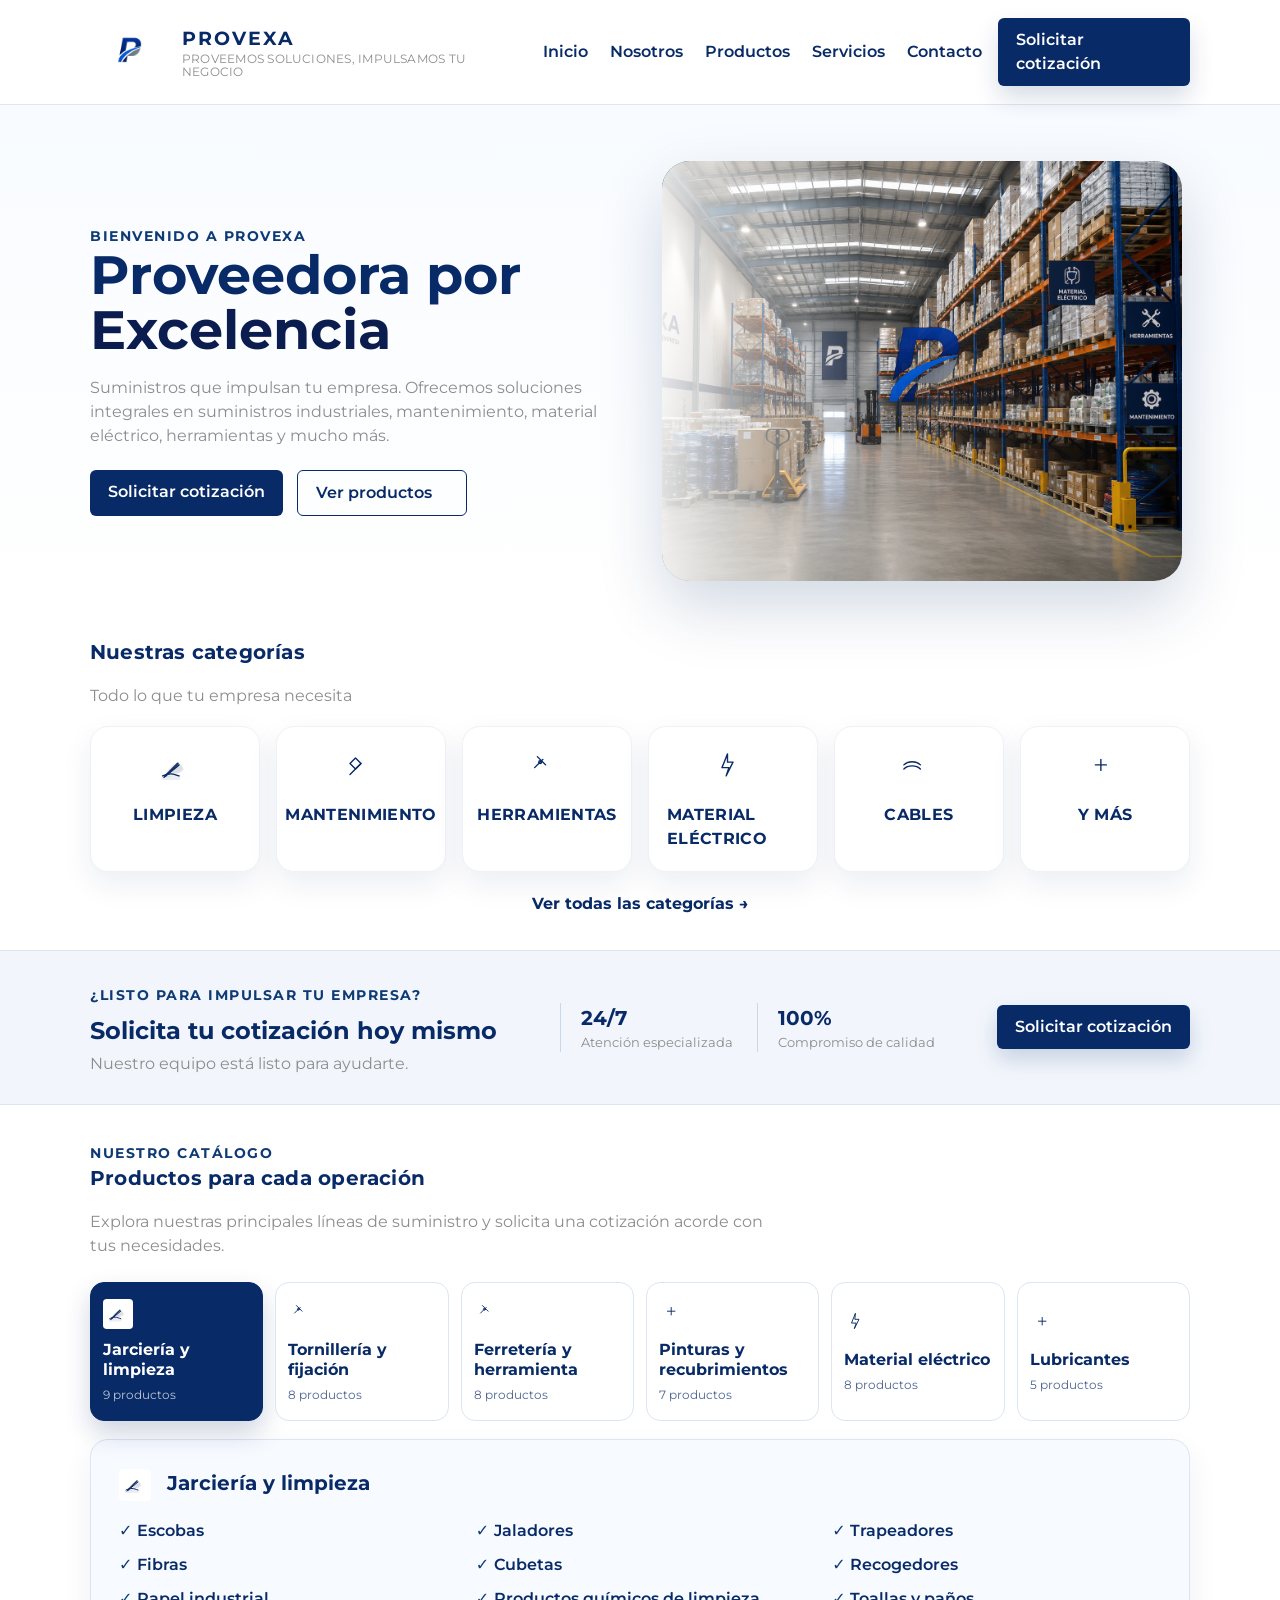
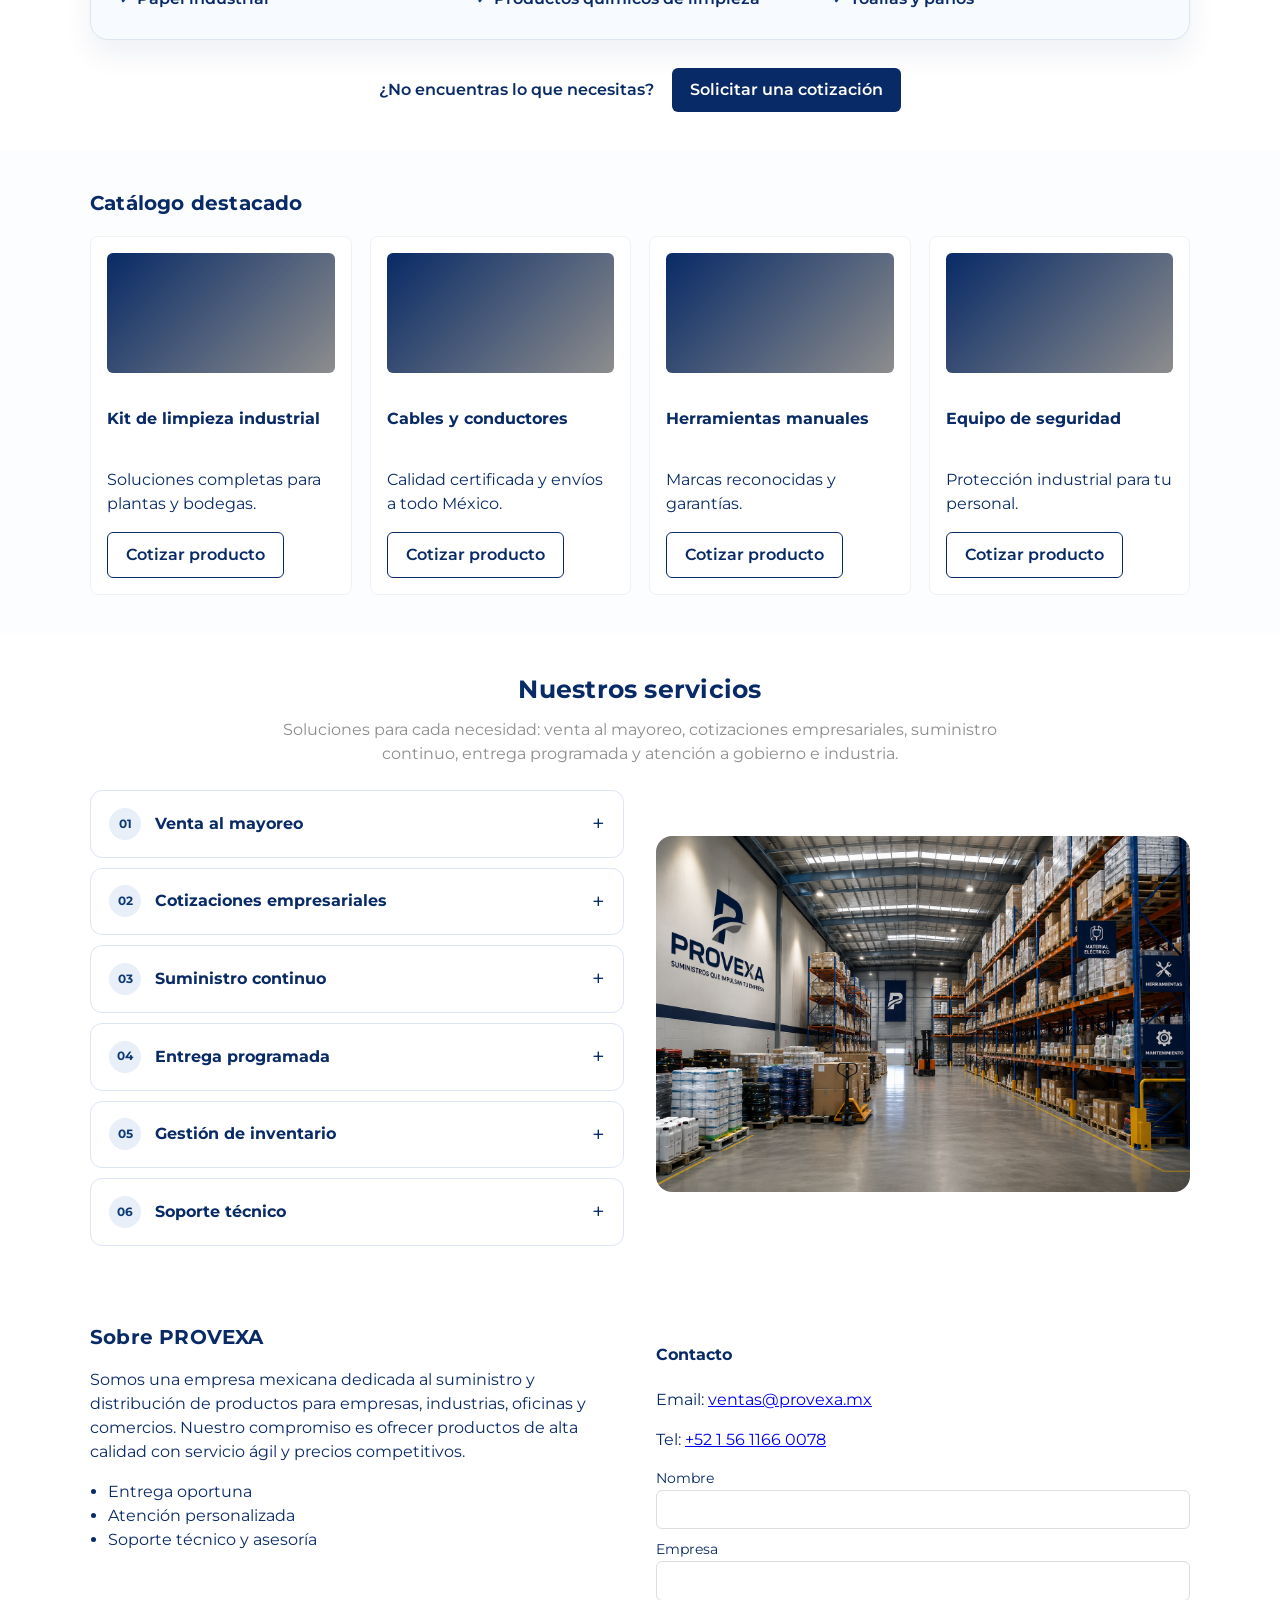
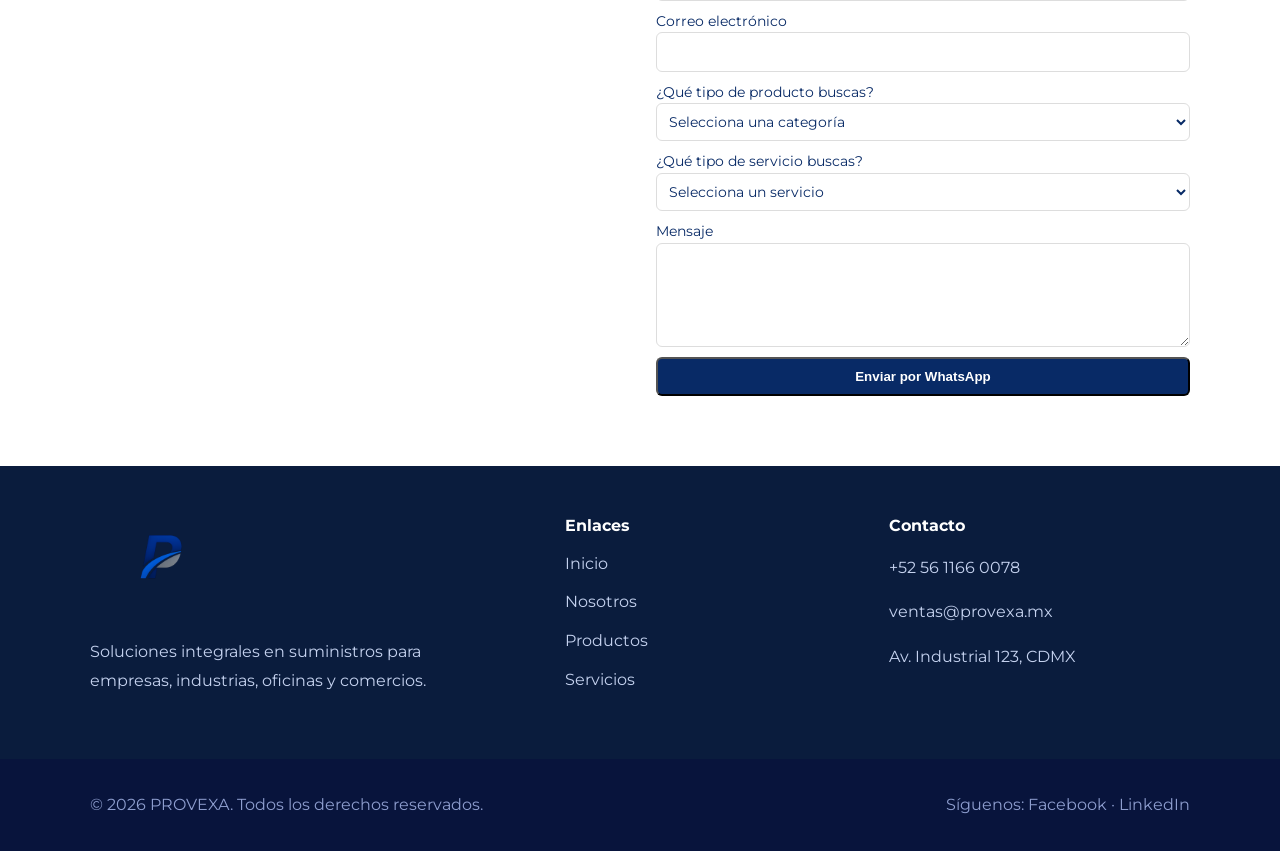
==== index.html @ 8860fc37 "Agregué nuevo diseño" ====
<!doctype html>
<html lang="es">
  <head>
    <meta charset="utf-8" />
    <meta name="viewport" content="width=device-width, initial-scale=1" />
    <title>PROVEXA | Suministros industriales y empresariales</title>
    <meta name="description" content="PROVEXA ofrece suministros empresariales e industriales: limpieza, mantenimiento, herramientas, material eléctrico y más." />
    <meta name="robots" content="index, follow" />
    <meta name="theme-color" content="#082A66" />
    <meta property="og:locale" content="es_MX" />
    <meta property="og:type" content="website" />
    <meta property="og:title" content="PROVEXA | Suministros industriales y empresariales" />
    <meta property="og:description" content="Soluciones integrales de suministro para empresas, industria, oficinas y comercios." />
    <meta name="twitter:card" content="summary" />
    <link rel="preconnect" href="https://fonts.googleapis.com">
    <link rel="preconnect" href="https://fonts.gstatic.com" crossorigin>
    <link href="https://fonts.googleapis.com/css2?family=Montserrat:wght@400;600;700&display=swap" rel="stylesheet">
    <link rel="icon" type="image/png" href="assets/icono.png">
    <link rel="stylesheet" href="styles/styles.css">
  </head>
  <body>
    <header class="site-header">
      <div class="container header-inner">
        <a class="brand" href="#home">
          <img src="assets/logo.png" alt="PROVEXA logo" class="logo">
          <div class="brand-text">
            <h1>PROVEXA</h1>
            <p class="tag">PROVEEMOS SOLUCIONES, IMPULSAMOS TU NEGOCIO</p>
          </div>
        </a>
        <nav class="nav" id="mainNav">
          <ul>
            <li><a href="#home">Inicio</a></li>
            <li><a href="#about">Nosotros</a></li>
            <li><a href="#catalog">Productos</a></li>
            <li><a href="#services">Servicios</a></li>
            <li><a href="#contact">Contacto</a></li>
          </ul>
        </nav>
        <a class="btn primary header-btn" href="#contact">Solicitar cotización</a>
        <button id="navToggle" class="nav-toggle" type="button" aria-label="Abrir menú" aria-controls="mainNav" aria-expanded="false">☰</button>
      </div>
    </header>

    <main>
      <section id="home" class="hero">
        <div class="container hero-inner">
          <div class="hero-left">
            <p class="eyebrow">BIENVENIDO A PROVEXA</p>
            <h2>Proveedora por <span class="highlight">Excelencia</span></h2>
            <p class="lead">Suministros que impulsan tu empresa. Ofrecemos soluciones integrales en suministros industriales, mantenimiento, material eléctrico, herramientas y mucho más.</p>
            <div class="hero-ctas">
              <a href="#contact" class="btn primary">Solicitar cotización</a>
              <a href="#catalog" class="btn ghost">Ver productos</a>
            </div>
          </div>
          <div class="hero-right">
            <div class="hero-bg">
              <img src="assets/logo.png" alt="PROVEXA logo" class="hero-logo">
            </div>
          </div>
        </div>
      </section>

      <section class="icon-cards">
        <div class="container">
          <h3 class="section-title">Nuestras categorías</h3>
          <p class="section-sub">Todo lo que tu empresa necesita</p>
          <div class="icon-cards-row">
            <a class="icon-card" href="#limpieza">
              <img src="assets/icons/jarceria.svg" alt="Limpieza">
              <span>Limpieza</span>
            </a>
            <a class="icon-card" href="#services">
              <img src="assets/icons/mantenimiento.svg" alt="Mantenimiento">
              <span>Mantenimiento</span>
            </a>
            <a class="icon-card" href="#herramientas">
              <img src="assets/icons/herramientas.svg" alt="Herramientas">
              <span>Herramientas</span>
            </a>
            <a class="icon-card" href="#electrico">
              <img src="assets/icons/electrico.svg" alt="Material eléctrico">
              <span>Material eléctrico</span>
            </a>
            <a class="icon-card" href="#electrico">
              <img src="assets/icons/cables.svg" alt="Cables">
              <span>Cables</span>
            </a>
            <a class="icon-card" href="#catalog">
              <img src="assets/icons/mas.svg" alt="Y más">
              <span>Y más</span>
            </a>
          </div>
          <div class="icon-action">
            <a class="text-link" href="#catalog">Ver todas las categorías →</a>
          </div>
        </div>
      </section>

      <section class="cta-banner">
        <div class="container cta-inner">
          <div>
            <p class="eyebrow">¿LISTO PARA IMPULSAR TU EMPRESA?</p>
            <h3>Solicita tu cotización hoy mismo</h3>
            <p>Nuestro equipo está listo para ayudarte.</p>
          </div>
          <div class="cta-benefits" aria-label="Beneficios de PROVEXA">
            <div class="cta-benefit"><strong>24/7</strong><span>Atención especializada</span></div>
            <div class="cta-benefit"><strong>100%</strong><span>Compromiso de calidad</span></div>
          </div>
          <a href="#contact" class="btn primary">Solicitar cotización</a>
        </div>
      </section>

      <section id="catalog" class="section">
        <div class="container">
          <p class="eyebrow">NUESTRO CATÁLOGO</p>
          <h3 class="section-title">Productos para cada operación</h3>
          <p class="section-sub">Explora nuestras principales líneas de suministro y solicita una cotización acorde con tus necesidades.</p>
          <div class="catalog-tabs" role="tablist" aria-label="Categorías de productos">
            <button class="catalog-tab is-active" type="button" role="tab" aria-selected="true" aria-controls="limpieza" data-category="limpieza"><img src="assets/icons/jarceria.svg" alt=""><span>Jarciería y limpieza</span><small>9 productos</small></button>
            <button class="catalog-tab" type="button" role="tab" aria-selected="false" aria-controls="fijacion" data-category="fijacion"><img src="assets/icons/herramientas.svg" alt=""><span>Tornillería y fijación</span><small>8 productos</small></button>
            <button class="catalog-tab" type="button" role="tab" aria-selected="false" aria-controls="herramientas" data-category="herramientas"><img src="assets/icons/herramientas.svg" alt=""><span>Ferretería y herramienta</span><small>8 productos</small></button>
            <button class="catalog-tab" type="button" role="tab" aria-selected="false" aria-controls="pinturas" data-category="pinturas"><img src="assets/icons/mas.svg" alt=""><span>Pinturas y recubrimientos</span><small>7 productos</small></button>
            <button class="catalog-tab" type="button" role="tab" aria-selected="false" aria-controls="electrico" data-category="electrico"><img src="assets/icons/electrico.svg" alt=""><span>Material eléctrico</span><small>8 productos</small></button>
            <button class="catalog-tab" type="button" role="tab" aria-selected="false" aria-controls="lubricantes" data-category="lubricantes"><img src="assets/icons/mas.svg" alt=""><span>Lubricantes</span><small>5 productos</small></button>
          </div>
          <div class="catalog-panels">
            <div id="limpieza" class="category catalog-panel" role="tabpanel">
              <h4><img src="assets/icons/jarceria.svg" class="cat-icon" alt="Jarcería"> Jarciería y limpieza</h4>
              <ul>
                <li>Escobas</li>
                <li>Jaladores</li>
                <li>Trapeadores</li>
                <li>Fibras</li>
                <li>Cubetas</li>
                <li>Recogedores</li>
                <li>Papel industrial</li>
                <li>Productos químicos de limpieza</li>
                <li>Toallas y paños</li>
              </ul>
            </div>

            <div id="fijacion" class="category catalog-panel" role="tabpanel" hidden>
              <h4>🔩 Tornillería y fijación</h4>
              <ul>
                <li>Tornillos</li>
                <li>Tuercas</li>
                <li>Rondanas</li>
                <li>Pijas</li>
                <li>Anclas</li>
                <li>Taquetes</li>
                <li>Birlos</li>
                <li>Espárragos</li>
              </ul>
            </div>

            <div id="herramientas" class="category catalog-panel" role="tabpanel" hidden>
              <h4>🛠️ Ferretería y herramienta</h4>
              <ul>
                <li>Herramienta manual</li>
                <li>Herramienta eléctrica</li>
                <li>Dados</li>
                <li>Llaves</li>
                <li>Pinzas</li>
                <li>Martillos</li>
                <li>Brocas</li>
                <li>Discos de corte</li>
              </ul>
            </div>

            <div id="pinturas" class="category catalog-panel" role="tabpanel" hidden>
              <h4>🎨 Pinturas y recubrimientos</h4>
              <ul>
                <li>Pintura industrial</li>
                <li>Esmaltes</li>
                <li>Primarios</li>
                <li>Solventes</li>
                <li>Aerosoles</li>
                <li>Brochas</li>
                <li>Rodillos</li>
              </ul>
            </div>

            <div id="electrico" class="category catalog-panel" role="tabpanel" hidden>
              <h4>⚡ Material eléctrico</h4>
              <ul>
                <li>Cable</li>
                <li>Canaleta</li>
                <li>Conduit</li>
                <li>Contactos</li>
                <li>Interruptores</li>
                <li>Tableros</li>
                <li>Luminarias</li>
                <li>Fusibles</li>
              </ul>
            </div>

            <div id="lubricantes" class="category catalog-panel" role="tabpanel" hidden>
              <h4>🛢️ Lubricantes</h4>
              <ul>
                <li>Aceites industriales</li>
                <li>Grasas</li>
                <li>Aflojatodo</li>
                <li>Limpiadores</li>
                <li>Anticorrosivos</li>
              </ul>
            </div>
          </div>
          <div class="catalog-cta">
            <p>¿No encuentras lo que necesitas?</p>
            <a href="#contact" class="btn primary">Solicitar una cotización</a>
          </div>
        </div>
      </section>

      <section id="products" class="section light">
        <div class="container">
          <h3 class="section-title">Catálogo destacado</h3>
          <div class="products-grid">
            <article class="product">
              <div class="product-image"></div>
              <h4>Kit de limpieza industrial</h4>
              <p>Soluciones completas para plantas y bodegas.</p>
              <a href="#contact" class="btn ghost product-cta">Cotizar producto</a>
            </article>
            <article class="product">
              <div class="product-image"></div>
              <h4>Cables y conductores</h4>
              <p>Calidad certificada y envíos a todo México.</p>
              <a href="#contact" class="btn ghost product-cta">Cotizar producto</a>
            </article>
            <article class="product">
              <div class="product-image"></div>
              <h4>Herramientas manuales</h4>
              <p>Marcas reconocidas y garantías.</p>
              <a href="#contact" class="btn ghost product-cta">Cotizar producto</a>
            </article>
            <article class="product">
              <div class="product-image"></div>
              <h4>Equipo de seguridad</h4>
              <p>Protección industrial para tu personal.</p>
              <a href="#contact" class="btn ghost product-cta">Cotizar producto</a>
            </article>
          </div>
        </div>
      </section>

      <section id="services" class="services-features section">
        <div class="container">
          <div class="services-intro">
            <h3 class="section-title">Nuestros servicios</h3>
            <p class="section-sub">Soluciones para cada necesidad: venta al mayoreo, cotizaciones empresariales, suministro continuo, entrega programada y atención a gobierno e industria.</p>
          </div>
          <div class="services-layout">
            <div class="services-grid">
              <details class="service-item">
                <summary><span class="service-number">01</span><span>Venta al mayoreo</span></summary>
                <p>Precios especiales y condiciones comerciales para compras por volumen de empresas e industria.</p>
              </details>
              <details class="service-item">
                <summary><span class="service-number">02</span><span>Cotizaciones empresariales</span></summary>
                <p>Propuestas personalizadas según tus productos, cantidades, presupuesto y tiempos de entrega.</p>
              </details>
              <details class="service-item">
                <summary><span class="service-number">03</span><span>Suministro continuo</span></summary>
                <p>Abastecimiento constante para mantener tu operación con los insumos que necesitas.</p>
              </details>
              <details class="service-item">
                <summary><span class="service-number">04</span><span>Entrega programada</span></summary>
                <p>Coordinamos entregas de acuerdo con el calendario y las necesidades de tu operación.</p>
              </details>
              <details class="service-item">
                <summary><span class="service-number">05</span><span>Gestión de inventario</span></summary>
                <p>Apoyamos a planear el abastecimiento para evitar faltantes y compras urgentes.</p>
              </details>
              <details class="service-item">
                <summary><span class="service-number">06</span><span>Soporte técnico</span></summary>
                <p>Asesoría para identificar el producto o solución más adecuada para cada requerimiento.</p>
              </details>
            </div>
          <div class="about-image">
            <img src="assets/hero.png" alt="PROVEXA almacén">
          </div>
          </div>
        </div>
      </section>

      <section id="about" class="section">
        <div class="container two-col">
          <div>
            <h3 class="section-title">Sobre PROVEXA</h3>
            <p>Somos una empresa mexicana dedicada al suministro y distribución de productos para empresas, industrias, oficinas y comercios. Nuestro compromiso es ofrecer productos de alta calidad con servicio ágil y precios competitivos.</p>
            <ul class="about-list">
              <li>Entrega oportuna</li>
              <li>Atención personalizada</li>
              <li>Soporte técnico y asesoría</li>
            </ul>
          </div>
          <div class="about-contact" id="contact">
            <h4>Contacto</h4>
            <p>Email: <a href="mailto:ventas@provexa.mx">ventas@provexa.mx</a></p>
            <p>Tel: <a href="tel:+5215611660078">+52 1 56 1166 0078</a></p>
            <form id="contactForm" class="contact-form">
              <label>Nombre
                <input type="text" name="name" autocomplete="name" required>
              </label>
              <label>Empresa
                <input type="text" name="company" autocomplete="organization">
              </label>
              <label>Correo electrónico
                <input type="email" name="email" autocomplete="email" required>
              </label>
              <label>¿Qué tipo de producto buscas?
                <select name="productType" required>
                  <option value="" selected disabled>Selecciona una categoría</option>
                  <option>Jarciería y limpieza</option>
                  <option>Tornillería y fijación</option>
                  <option>Ferretería y herramienta</option>
                  <option>Pinturas y recubrimientos</option>
                  <option>Material eléctrico</option>
                  <option>Lubricantes</option>
                  <option>Otro producto</option>
                </select>
              </label>
              <label id="otherProductField" hidden>¿Qué producto buscas?
                <input type="text" name="otherProduct" disabled placeholder="Escribe el producto que necesitas">
              </label>
              <label>¿Qué tipo de servicio buscas?
                <select name="serviceType" required>
                  <option value="" selected disabled>Selecciona un servicio</option>
                  <option>Venta al mayoreo</option>
                  <option>Cotizaciones empresariales</option>
                  <option>Suministro continuo</option>
                  <option>Entrega programada</option>
                  <option>Gestión de inventario</option>
                  <option>Soporte técnico</option>
                </select>
              </label>
              <label>Mensaje
                <textarea name="message" rows="4" required></textarea>
              </label>
              <button class="btn primary" type="submit">Enviar por WhatsApp</button>
              <p id="formStatus" class="form-status" aria-live="polite"></p>
            </form>
          </div>
        </div>
      </section>
    </main>

    <footer class="site-footer">
      <div class="footer-top">
        <div class="container footer-top-inner">
          <div class="footer-col">
            <img src="assets/logo.png" alt="PROVEXA" class="footer-logo">
            <p class="footer-intro">Soluciones integrales en suministros para empresas, industrias, oficinas y comercios.</p>
          </div>
          <div class="footer-col footer-links">
            <h5>Enlaces</h5>
            <ul>
              <li><a href="#home">Inicio</a></li>
              <li><a href="#about">Nosotros</a></li>
              <li><a href="#catalog">Productos</a></li>
              <li><a href="#services">Servicios</a></li>
            </ul>
          </div>
          <div class="footer-col">
            <h5>Contacto</h5>
            <p><a href="tel:+5215611660078">+52  56 1166 0078</a></p>
            <p><a href="mailto:ventas@provexa.mx">ventas@provexa.mx</a></p>
            <p>Av. Industrial 123, CDMX</p>
          </div>
        </div>
      </div>
      <div class="footer-bottom">
        <div class="container footer-bottom-inner">
          <p>© 2026 PROVEXA. Todos los derechos reservados.</p>
          <div class="socials">Síguenos: <a href="#">Facebook</a> · <a href="#">LinkedIn</a></div>
        </div>
      </div>
    </footer>

    <script src="scripts/main.js"></script>
  </body>
</html>
---- styles/styles.css ----
:root{
  --navy: #082A66;
  --silver: #8D8D8D;
  --white: #FFFFFF;
  --max-width: 1100px;
  --radius: 8px;
}
*{box-sizing:border-box}
body{font-family:Montserrat,system-ui,-apple-system,"Segoe UI",Roboto,Arial;line-height:1.5;color:var(--navy);background:var(--white);margin:0}
.container{width:90%;max-width:var(--max-width);margin:0 auto}
:focus-visible{outline:3px solid #0f3b75;outline-offset:3px}

/* Header */
.site-header{border-bottom:1px solid rgba(8,42,102,0.12);background:rgba(255,255,255,0.96);backdrop-filter:blur(10px);position:sticky;top:0;z-index:40}
.header-inner{display:flex;align-items:center;justify-content:space-between;padding:18px 0;gap:16px}
.brand{display:flex;align-items:center;gap:14px;text-decoration:none;color:inherit}
.logo{width:78px;height:auto}
.brand-text h1{margin:0;font-size:1.2rem;letter-spacing:2px}
.tag{margin:0;color:var(--silver);font-size:0.72rem;letter-spacing:0.02em;line-height:1.2}

.nav ul{display:flex;gap:22px;list-style:none;margin:0;padding:0}
.nav a{text-decoration:none;color:var(--navy);font-weight:600;transition:color .2s}
.nav a:hover{color:#0a1b4a}
.nav-toggle{display:none;background:none;border:0;font-size:20px}

.header-btn{padding:12px 22px;border-radius:12px;box-shadow:0 12px 25px rgba(8,42,102,0.16)}

/* Hero */
.hero{padding:56px 0 24px 0;background:linear-gradient(180deg, #f8fbff 0%, #ffffff 100%)}
.hero-inner{display:flex;gap:26px;align-items:center;position:relative}
.hero-left{flex:1;}
.hero-right{flex:1;display:flex;justify-content:center}
.hero-bg{width:min(520px,100%);max-width:520px;height:min(420px,420px);border-radius:28px;overflow:hidden;position:relative;box-shadow:0 26px 64px rgba(8,42,102,0.18);display:flex;align-items:center;justify-content:center}
.hero-bg::before{content:'';position:absolute;inset:0;background:linear-gradient(90deg,rgba(255,255,255,0.88) 0%,rgba(255,255,255,0.12) 40%,transparent 100%);z-index:1}
.hero-bg{background-image:url('../assets/hero.png');background-size:cover;background-position:right center}
.hero-logo{width:240px;opacity:0.95;position:relative;z-index:2}
.hero h2{font-size:3.4rem;margin:0 0 18px;color:var(--navy);line-height:1.02}
.lead{color:var(--silver);margin-bottom:22px;max-width:580px}
.hero-ctas{display:flex;gap:14px;flex-wrap:wrap}
.hero-ctas .btn{min-width:170px}
.btn{display:inline-block;padding:10px 18px;border-radius:6px;text-decoration:none;font-weight:600}
.btn.primary{background:var(--navy);color:var(--white)}
.btn.ghost{background:transparent;border:1px solid var(--navy);color:var(--navy)}

/* Sections */
.section{padding:38px 0}
.section.light{background:#fbfdff}
[id]{scroll-margin-top:100px}
.section-title{margin:0 0 10px;font-size:1.28rem;letter-spacing:0.01em}
.section-sub{color:var(--silver);margin-bottom:18px;max-width:680px}
.eyebrow{margin:0;font-size:0.85rem;letter-spacing:1.5px;text-transform:uppercase;color:#0f3b75;font-weight:700}

.icon-cards{padding:32px 0}
.icon-cards-row{display:grid;grid-template-columns:repeat(auto-fit,minmax(140px,1fr));gap:16px;margin-top:18px}
.icon-card{background:#fff;border:1px solid #eef2f6;border-radius:18px;padding:20px 18px;display:flex;flex-direction:column;align-items:center;text-decoration:none;color:var(--navy);box-shadow:0 12px 30px rgba(8,42,102,0.08);transition:transform .22s,box-shadow .22s}
.icon-card:hover{transform:translateY(-3px);box-shadow:0 16px 36px rgba(8,42,102,0.12)}
.icon-card img{width:44px;height:44px;margin-bottom:12px}
.icon-card span{font-weight:700;text-transform:uppercase;letter-spacing:.35px}

.service-icon{width:44px;height:44px;display:inline-flex;align-items:center;justify-content:center;border-radius:14px;background:#e9eff8;color:var(--navy);font-size:1.25rem}

 .icon-action{margin-top:20px;text-align:center}
 .text-link{display:inline-flex;align-items:center;gap:8px;color:var(--navy);font-weight:700;text-decoration:none;border-bottom:2px solid transparent;transition:color .2s,border-bottom .2s}
 .text-link:hover{color:#0b1c4f;border-bottom-color:var(--navy)}
 
 .cta-banner .eyebrow{font-size:0.85rem;letter-spacing:1.5px;text-transform:uppercase;color:#0f3b75;margin-bottom:12px;font-weight:700}
 .highlight{color:#0b1c4f}
 
 .services-intro{text-align:center}
 .services-intro .section-title{font-size:1.55rem}
 .services-intro .section-sub{max-width:760px;margin:0 auto}
 .services-layout{display:grid;grid-template-columns:1fr 1fr;gap:32px;align-items:center;margin-top:24px}
 .services-features .services-grid{display:flex;flex-direction:column;gap:10px}
 .service-item{border:1px solid #dce5f1;border-radius:12px;background:#fff;overflow:hidden;transition:box-shadow .2s,border-color .2s}
 .service-item[open]{border-color:#b7cae6;box-shadow:0 10px 24px rgba(8,42,102,.09)}
 .service-item summary{display:flex;align-items:center;gap:14px;padding:16px 18px;color:var(--navy);font-weight:700;cursor:pointer;list-style:none}
 .service-item summary::-webkit-details-marker{display:none}
 .service-item summary::after{content:'+';margin-left:auto;font-size:1.4rem;font-weight:400;transition:transform .2s}
 .service-item[open] summary::after{transform:rotate(45deg)}
 .service-number{display:inline-flex;align-items:center;justify-content:center;width:32px;height:32px;border-radius:50%;background:#e9eff8;color:#0f3b75;font-size:.78rem}
 .service-item p{margin:0;padding:0 18px 18px 64px;color:var(--silver);line-height:1.6}
.cta-banner{margin:0;background:#f2f6fc;border-top:1px solid #dce5f1;border-bottom:1px solid #dce5f1}
.cta-inner{display:flex;flex-wrap:wrap;align-items:center;justify-content:space-between;gap:28px;padding:28px 0}
.cta-inner h3{margin:0;color:var(--navy);font-size:1.5rem;line-height:1.2}
.cta-inner p{margin:6px 0 0;color:var(--silver);max-width:420px}
.cta-benefits{display:flex;align-items:center;gap:24px}
.cta-benefit{display:flex;flex-direction:column;padding-left:20px;border-left:1px solid #cbd8e8}
.cta-benefit strong{color:var(--navy);font-size:1.25rem}
.cta-benefit span{color:var(--silver);font-size:.8rem;white-space:nowrap}
.cta-banner .btn.primary{box-shadow:0 10px 22px rgba(8,42,102,.18)}

.footer-top{background:#0a1c3d;color:#c5d2ef;padding:48px 0}
.footer-top-inner{display:grid;grid-template-columns:1.5fr 1fr 1fr;gap:24px}
.footer-col h5{margin:0 0 12px;font-size:1rem;color:#fff}
.footer-col p, .footer-col a{color:#c5d2ef;text-decoration:none;line-height:1.8}
.footer-logo{width:140px;margin-bottom:8px}
.footer-intro{max-width:360px;color:#bfc7d9}
.footer-links ul{list-style:none;padding:0;margin:0}
.footer-links li{margin-bottom:10px}

.footer-bottom{background:#08143c;color:#8e9ecf;padding:18px 0}
.footer-bottom-inner{display:flex;justify-content:space-between;align-items:center;gap:16px;flex-wrap:wrap}
.footer-bottom-inner a{color:#8e9ecf;text-decoration:none}

.about-image img{width:100%;border-radius:16px;}

.products-grid{display:grid;grid-template-columns:repeat(auto-fit,minmax(220px,1fr));gap:18px;margin-top:18px}
.product{background:#fff;border:1px solid #eef2f6;border-radius:8px;padding:16px;display:flex;flex-direction:column}
.product-image{height:120px;background:linear-gradient(135deg,var(--navy),var(--silver));border-radius:6px;margin-bottom:12px}
.product-cta{align-self:flex-start;margin-top:auto}

.two-col{display:grid;grid-template-columns:1fr 1fr;gap:32px;align-items:start}
.two-col > div:first-child{max-width:none}
.about-list{padding-left:18px}

/* Catalog */
.catalog-tabs{display:grid;grid-template-columns:repeat(6,1fr);gap:12px;margin-top:24px}
.catalog-tab{min-height:122px;padding:16px 12px;border:1px solid #dce5f1;border-radius:14px;background:#fff;color:var(--navy);font:inherit;text-align:left;cursor:pointer;transition:background .2s,color .2s,transform .2s,box-shadow .2s}
.catalog-tab:hover{transform:translateY(-2px);box-shadow:0 10px 24px rgba(8,42,102,.1)}
.catalog-tab.is-active{background:var(--navy);border-color:var(--navy);color:#fff;box-shadow:0 12px 26px rgba(8,42,102,.2)}
.catalog-tab img{display:block;width:30px;height:30px;margin-bottom:11px}
.catalog-tab span{display:block;font-weight:700;line-height:1.25}
.catalog-tab small{display:block;margin-top:6px;opacity:.72;font-size:.75rem}
.catalog-panels{margin-top:18px}
.catalog-panel{padding:28px;border:1px solid #dce5f1;border-radius:18px;background:#f7faff;box-shadow:0 14px 30px rgba(8,42,102,.07)}
.catalog-panel h4{margin:0 0 18px;font-size:1.25rem;color:var(--navy)}
.catalog-panel ul{display:grid;grid-template-columns:repeat(3,1fr);gap:10px 28px;margin:0;padding:0;list-style:none}
.catalog-panel li{position:relative;margin:0;padding-left:18px;color:var(--navy);font-weight:600}
.catalog-panel li::before{content:'✓';position:absolute;left:0;color:#0f3b75}
.catalog-cta{display:flex;align-items:center;justify-content:center;gap:18px;flex-wrap:wrap;margin-top:28px;text-align:center}
.catalog-cta p{margin:0;font-weight:600}
.cat-icon{width:32px;height:32px;vertical-align:middle;margin-right:10px;display:inline-block}

.contact-form{display:flex;flex-direction:column;gap:10px}
.contact-form label{display:flex;flex-direction:column;font-size:0.9rem}
.contact-form label[hidden]{display:none}
.contact-form input,.contact-form select,.contact-form textarea{padding:8px;border:1px solid #ddd;border-radius:6px;font:inherit;color:var(--navy);background:#fff}
.form-status{min-height:1.5em;margin:0;color:var(--navy);font-size:.9rem}

/* Responsive */
@media (max-width:900px){
  .hero-inner{flex-direction:column}
  .two-col{grid-template-columns:1fr}
  .services-layout{grid-template-columns:1fr}
  .catalog-tabs{grid-template-columns:repeat(3,1fr)}
}
@media (max-width:700px){
  .container{width:min(92%,560px)}
  .header-inner{position:relative;padding:12px 0}
  .logo{width:58px}
  .brand{gap:8px}
  .brand-text h1{font-size:1rem}
  .tag{font-size:0.6rem}
  .nav ul{display:none}
  .nav.open ul{display:flex;flex-direction:column;background:#fff;position:absolute;right:0;top:calc(100% + 12px);min-width:220px;padding:16px;border-radius:8px;box-shadow:0 8px 24px rgba(8,42,102,0.12)}
  .header-btn{display:none}
  .nav-toggle{display:block;padding:8px;line-height:1}
  .hero{padding:34px 0 28px}
  .hero h2{font-size:clamp(2.25rem,10vw,3rem);margin-bottom:14px}
  .lead{font-size:.98rem;margin-bottom:20px}
  .hero-ctas{gap:10px}
  .hero-ctas .btn{min-width:0;flex:1;text-align:center}
  .hero-bg{height:260px;border-radius:20px}
  .hero-logo{width:175px}
  .section{padding:32px 0}
  .section-title{font-size:1.35rem}
  .section-sub{font-size:.96rem}
  .icon-cards{padding:26px 0}
  .icon-cards-row{grid-template-columns:repeat(2,1fr);gap:10px;margin-top:16px}
  .icon-card{border-radius:14px;padding:15px 10px}
  .icon-card img{width:36px;height:36px;margin-bottom:8px}
  .icon-card span{font-size:.72rem;text-align:center}
  .catalog-tabs{grid-template-columns:repeat(2,1fr)}
  .catalog-tab{min-height:108px;padding:14px 10px}
  .catalog-panel{padding:20px}
  .catalog-panel ul{grid-template-columns:1fr;gap:9px}
  .catalog-panel h4{font-size:1.12rem}
  .services-intro .section-title{font-size:1.4rem}
  .services-layout{gap:22px}
  .service-item summary{padding:15px 14px;gap:11px;font-size:.95rem}
  .service-item p{padding:0 14px 16px 57px;font-size:.93rem}
  .about-image img{border-radius:14px}
  .cta-inner{padding:24px 0;gap:20px}
  .cta-inner h3{font-size:1.35rem}
  .cta-benefits{width:100%;justify-content:flex-start;gap:14px}
  .cta-benefit{padding-left:14px}
  .cta-benefit span{white-space:normal}
  .cta-inner .btn{width:100%;text-align:center;padding:13px 18px}
  .products-grid{gap:14px}
  .product{padding:14px}
  .two-col{gap:24px}
  .contact-form{gap:12px}
  .contact-form input,.contact-form select,.contact-form textarea{padding:11px}
  .contact-form .btn{padding:13px 18px}
  .footer-top{padding:36px 0}
  .footer-top-inner{grid-template-columns:1fr;gap:28px}
  .footer-bottom-inner{align-items:flex-start;flex-direction:column;gap:8px}
  .footer-bottom-inner p,.socials{margin:0;font-size:.88rem}
}
@media (max-width:380px){
  .brand-text .tag{display:none}
  .hero-ctas{flex-direction:column}
  .catalog-tab span{font-size:.82rem}
  .cta-benefits{flex-direction:column;align-items:flex-start}
  .cta-benefit{border-left:0;padding-left:0}
}

/* Utilities */
.container{padding-left:0;padding-right:0}
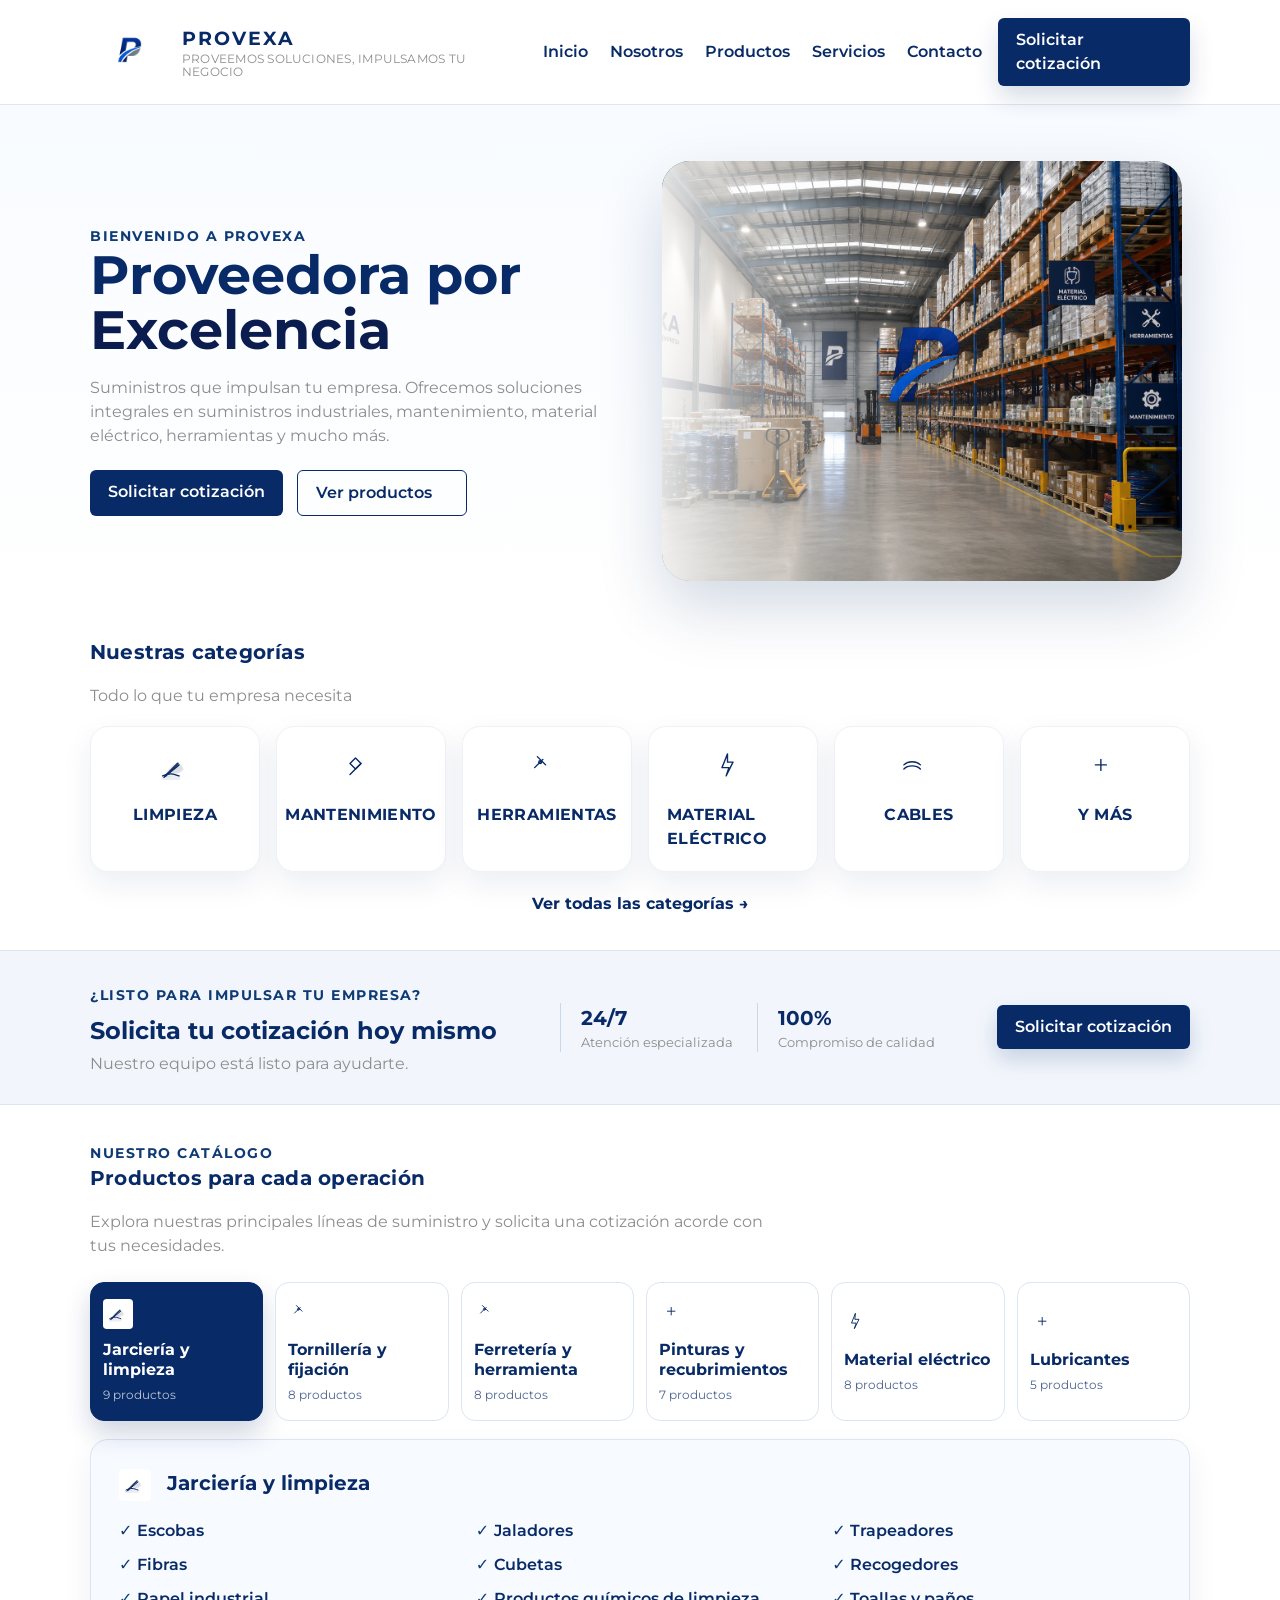
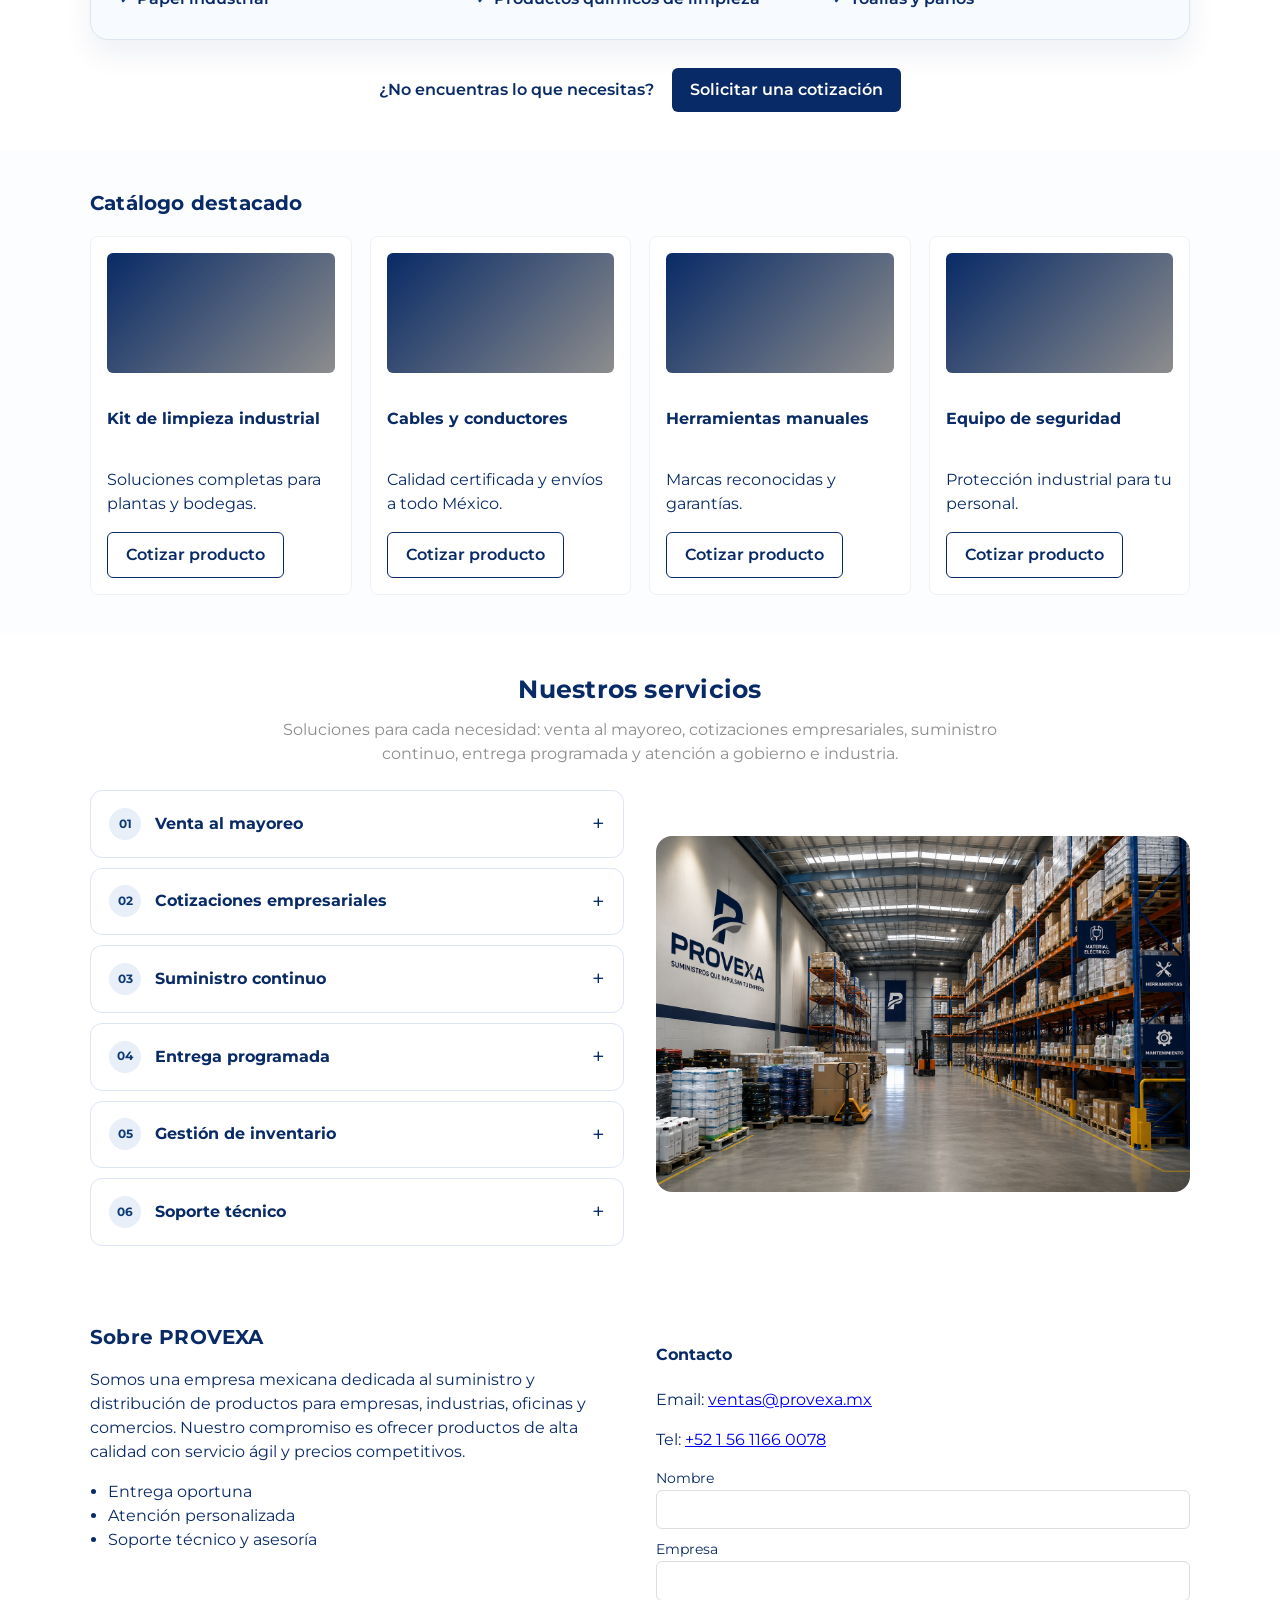
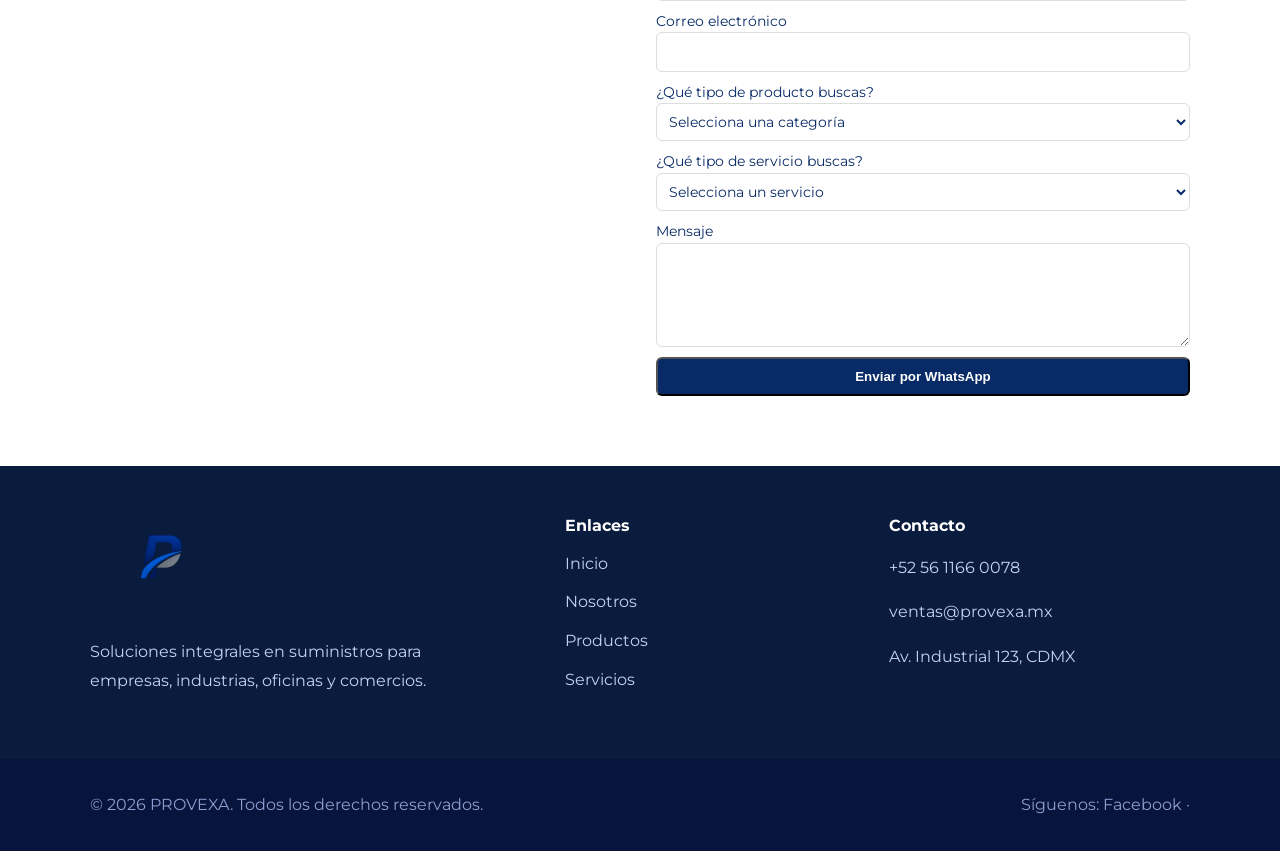
==== commit 06c84341: "se agregò pagina de facebook" ====
--- a/index.html
+++ b/index.html
@@ -376,7 +376,7 @@
       <div class="footer-bottom">
         <div class="container footer-bottom-inner">
           <p>© 2026 PROVEXA. Todos los derechos reservados.</p>
-          <div class="socials">Síguenos: <a href="#">Facebook</a> · <a href="#">LinkedIn</a></div>
+          <div class="socials">Síguenos: <a href="https://www.facebook.com/people/Provexa/61591657811435/">Facebook</a> · 
         </div>
       </div>
     </footer>
--- a/styles/styles.css
+++ b/styles/styles.css
@@ -152,25 +152,28 @@
   .brand-text h1{font-size:1rem}
   .tag{font-size:0.6rem}
   .nav ul{display:none}
-  .nav.open ul{display:flex;flex-direction:column;background:#fff;position:absolute;right:0;top:calc(100% + 12px);min-width:220px;padding:16px;border-radius:8px;box-shadow:0 8px 24px rgba(8,42,102,0.12)}
+  .nav.open ul{display:flex;flex-direction:column;background:#fff;position:absolute;left:0;right:0;top:calc(100% + 12px);padding:16px;border-radius:0 0 14px 14px;box-shadow:0 10px 24px rgba(8,42,102,0.14);border-top:1px solid rgba(8,42,102,0.08)}
+  .nav.open li{margin-bottom:10px}
+  .nav.open li:last-child{margin-bottom:0}
   .header-btn{display:none}
-  .nav-toggle{display:block;padding:8px;line-height:1}
+  .nav-toggle{display:block;width:46px;height:46px;border:1px solid rgba(8,42,102,0.12);border-radius:12px;background:rgba(255,255,255,0.96);color:var(--navy);font-size:1.2rem}
   .hero{padding:34px 0 28px}
-  .hero h2{font-size:clamp(2.25rem,10vw,3rem);margin-bottom:14px}
+  .hero-inner{gap:18px}
+  .hero h2{font-size:clamp(2.1rem,10vw,2.8rem);margin-bottom:14px}
   .lead{font-size:.98rem;margin-bottom:20px}
   .hero-ctas{gap:10px}
   .hero-ctas .btn{min-width:0;flex:1;text-align:center}
-  .hero-bg{height:260px;border-radius:20px}
-  .hero-logo{width:175px}
+  .hero-bg{height:240px;border-radius:20px}
+  .hero-logo{width:160px}
   .section{padding:32px 0}
   .section-title{font-size:1.35rem}
   .section-sub{font-size:.96rem}
   .icon-cards{padding:26px 0}
   .icon-cards-row{grid-template-columns:repeat(2,1fr);gap:10px;margin-top:16px}
-  .icon-card{border-radius:14px;padding:15px 10px}
-  .icon-card img{width:36px;height:36px;margin-bottom:8px}
-  .icon-card span{font-size:.72rem;text-align:center}
-  .catalog-tabs{grid-template-columns:repeat(2,1fr)}
+  .icon-card{border-radius:14px;padding:16px 12px}
+  .icon-card img{width:34px;height:34px;margin-bottom:8px}
+  .icon-card span{font-size:.75rem;text-align:center}
+  .catalog-tabs{grid-template-columns:repeat(2,1fr);gap:10px}
   .catalog-tab{min-height:108px;padding:14px 10px}
   .catalog-panel{padding:20px}
   .catalog-panel ul{grid-template-columns:1fr;gap:9px}
@@ -197,6 +200,18 @@
   .footer-bottom-inner{align-items:flex-start;flex-direction:column;gap:8px}
   .footer-bottom-inner p,.socials{margin:0;font-size:.88rem}
 }
+@media (max-width:560px){
+  .icon-cards-row{grid-template-columns:1fr}
+  .catalog-tabs{grid-template-columns:1fr}
+  .catalog-tab{min-height:100px}
+  .services-layout{grid-template-columns:1fr}
+  .products-grid{grid-template-columns:1fr}
+  .about-contact{order:2}
+  .about-image{order:1}
+  .about-image img{max-width:100%;height:auto}
+  .cta-inner{flex-direction:column;align-items:flex-start}
+  .cta-benefits{gap:12px}
+}
 @media (max-width:380px){
   .brand-text .tag{display:none}
   .hero-ctas{flex-direction:column}
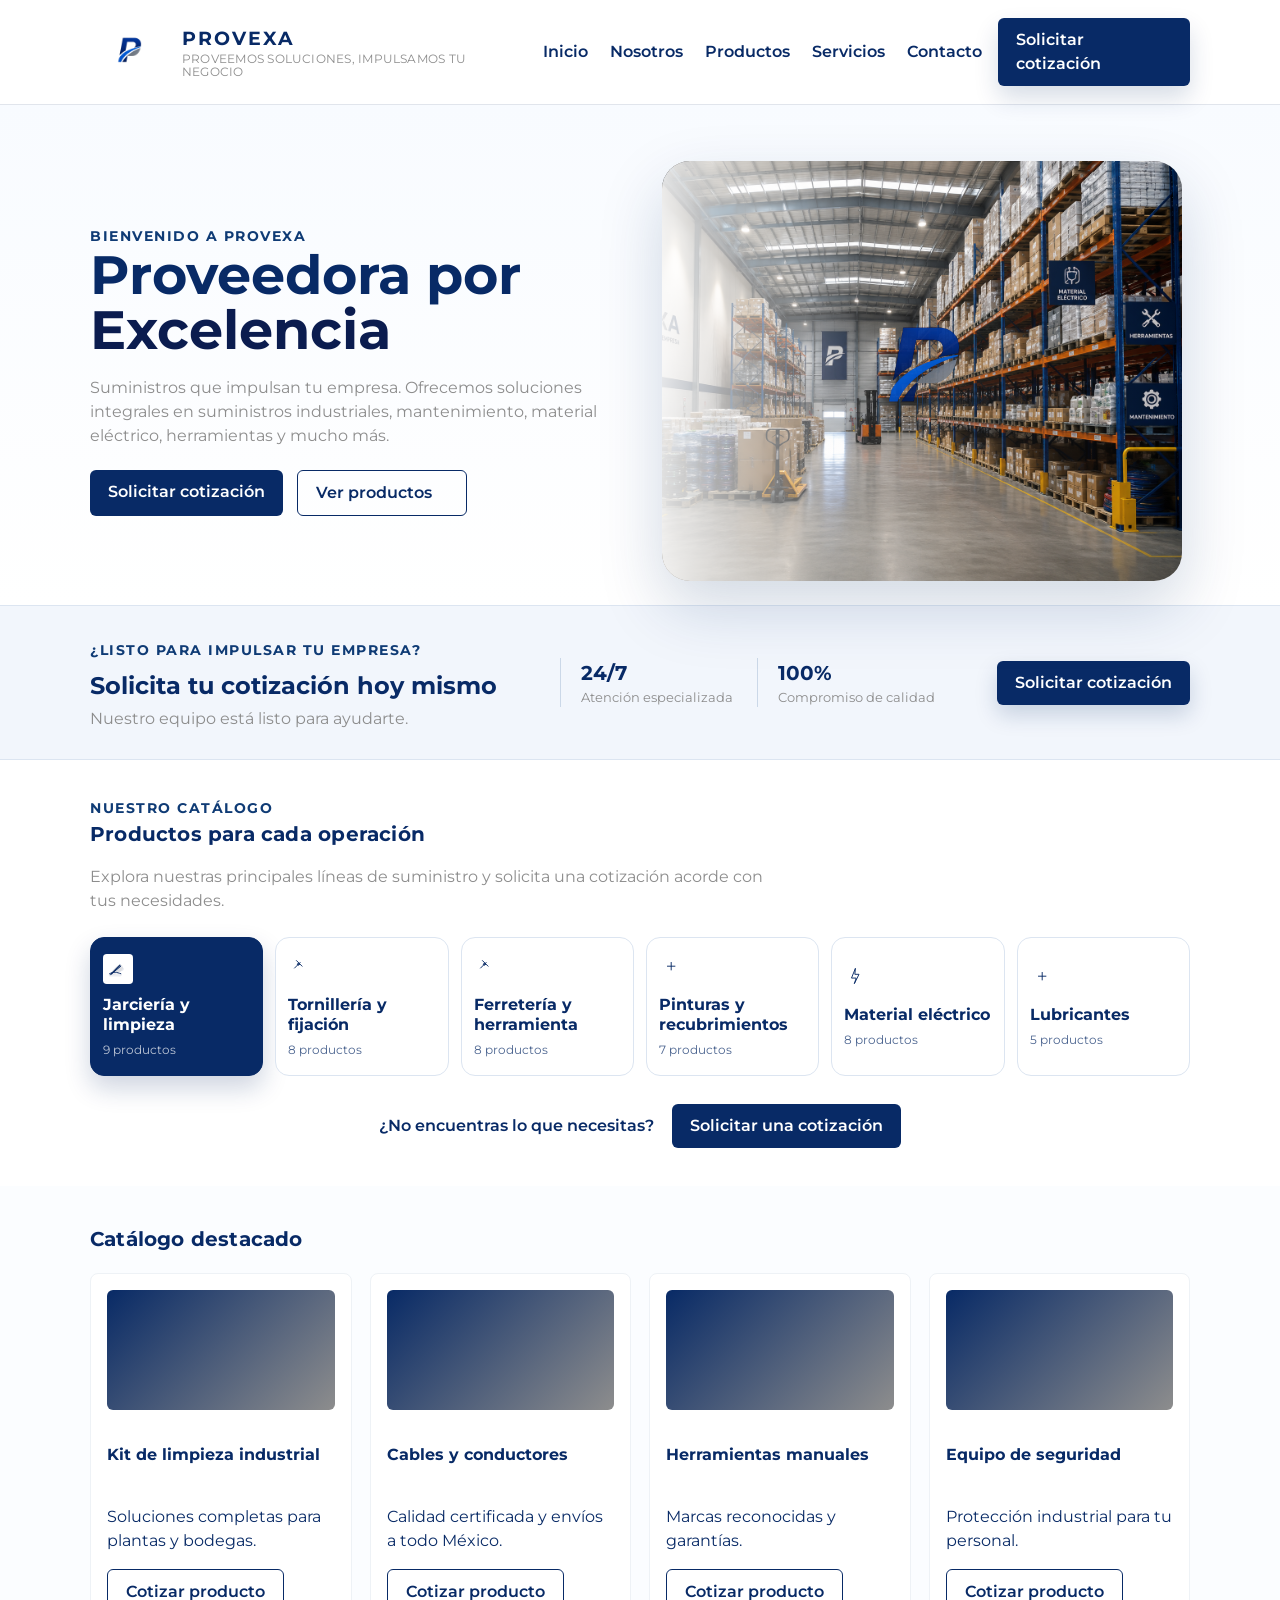
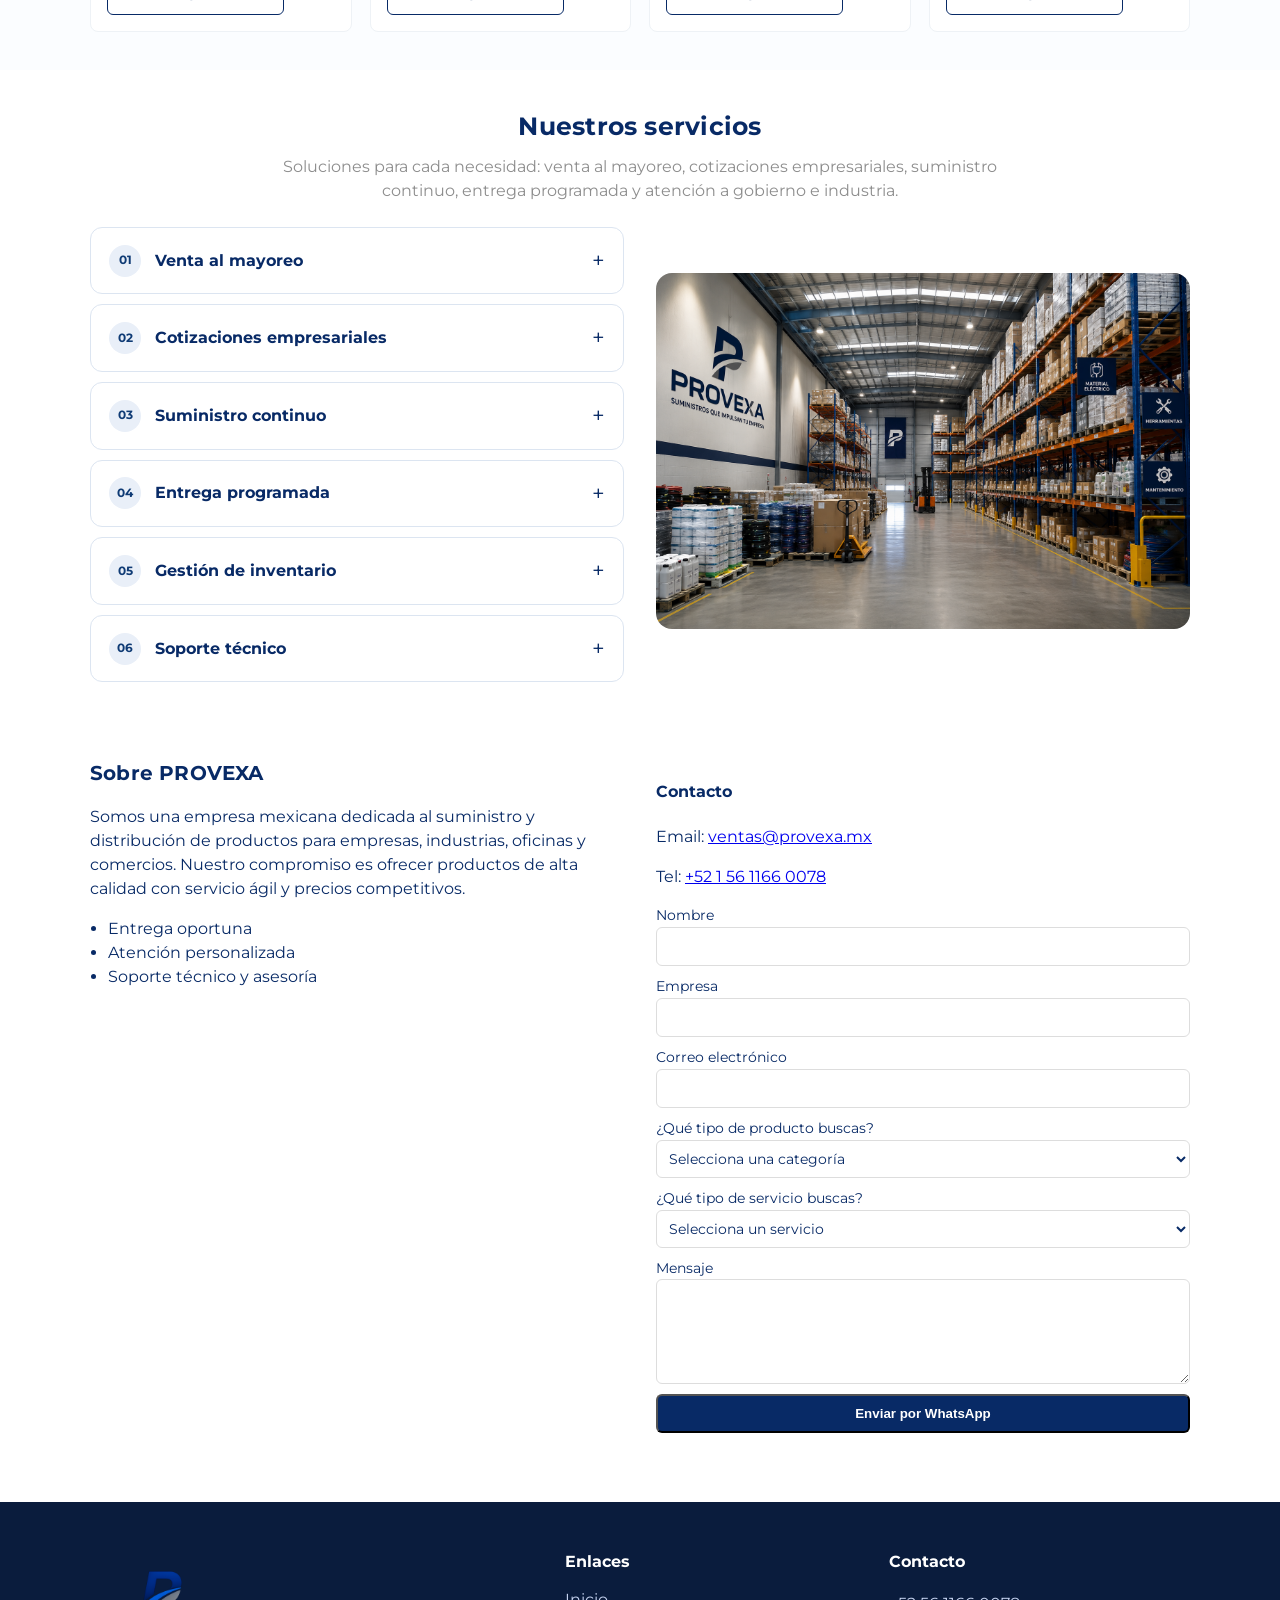
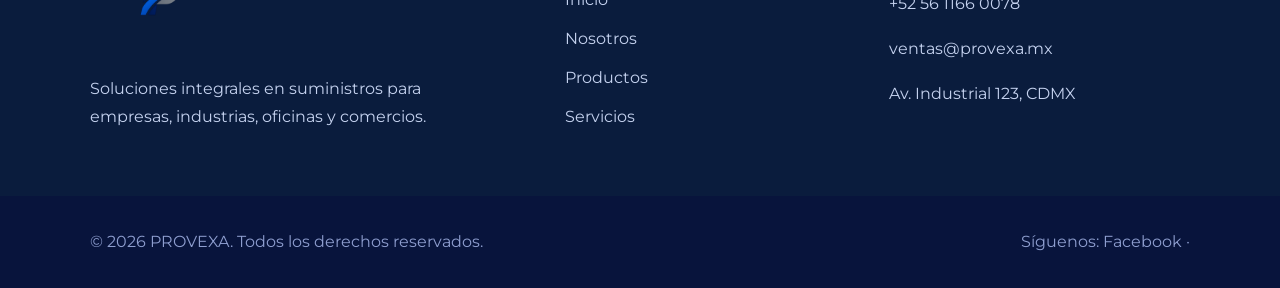
==== commit ec60d879: "Guardo cambios antes de integrar actualizaciones" ====
--- a/index.html
+++ b/index.html
@@ -62,42 +62,6 @@
         </div>
       </section>
 
-      <section class="icon-cards">
-        <div class="container">
-          <h3 class="section-title">Nuestras categorías</h3>
-          <p class="section-sub">Todo lo que tu empresa necesita</p>
-          <div class="icon-cards-row">
-            <a class="icon-card" href="#limpieza">
-              <img src="assets/icons/jarceria.svg" alt="Limpieza">
-              <span>Limpieza</span>
-            </a>
-            <a class="icon-card" href="#services">
-              <img src="assets/icons/mantenimiento.svg" alt="Mantenimiento">
-              <span>Mantenimiento</span>
-            </a>
-            <a class="icon-card" href="#herramientas">
-              <img src="assets/icons/herramientas.svg" alt="Herramientas">
-              <span>Herramientas</span>
-            </a>
-            <a class="icon-card" href="#electrico">
-              <img src="assets/icons/electrico.svg" alt="Material eléctrico">
-              <span>Material eléctrico</span>
-            </a>
-            <a class="icon-card" href="#electrico">
-              <img src="assets/icons/cables.svg" alt="Cables">
-              <span>Cables</span>
-            </a>
-            <a class="icon-card" href="#catalog">
-              <img src="assets/icons/mas.svg" alt="Y más">
-              <span>Y más</span>
-            </a>
-          </div>
-          <div class="icon-action">
-            <a class="text-link" href="#catalog">Ver todas las categorías →</a>
-          </div>
-        </div>
-      </section>
-
       <section class="cta-banner">
         <div class="container cta-inner">
           <div>
@@ -208,6 +172,15 @@
               </ul>
             </div>
           </div>
+
+          <div id="catalogModal" class="modal-overlay modal-hidden" role="dialog" aria-modal="true" aria-labelledby="catalogModalTitle">
+            <div class="modal">
+              <button type="button" class="modal-close" aria-label="Cerrar" data-close>&times;</button>
+              <h4 id="catalogModalTitle" class="modal-title"></h4>
+              <ul class="modal-list"></ul>
+            </div>
+          </div>
+
           <div class="catalog-cta">
             <p>¿No encuentras lo que necesitas?</p>
             <a href="#contact" class="btn primary">Solicitar una cotización</a>
--- a/styles/styles.css
+++ b/styles/styles.css
@@ -122,6 +122,7 @@
 .catalog-tab span{display:block;font-weight:700;line-height:1.25}
 .catalog-tab small{display:block;margin-top:6px;opacity:.72;font-size:.75rem}
 .catalog-panels{margin-top:18px}
+.catalog-panels{display:none;}
 .catalog-panel{padding:28px;border:1px solid #dce5f1;border-radius:18px;background:#f7faff;box-shadow:0 14px 30px rgba(8,42,102,.07)}
 .catalog-panel h4{margin:0 0 18px;font-size:1.25rem;color:var(--navy)}
 .catalog-panel ul{display:grid;grid-template-columns:repeat(3,1fr);gap:10px 28px;margin:0;padding:0;list-style:none}
@@ -130,6 +131,14 @@
 .catalog-cta{display:flex;align-items:center;justify-content:center;gap:18px;flex-wrap:wrap;margin-top:28px;text-align:center}
 .catalog-cta p{margin:0;font-weight:600}
 .cat-icon{width:32px;height:32px;vertical-align:middle;margin-right:10px;display:inline-block}
+.modal-overlay{position:fixed;inset:0;display:flex;align-items:center;justify-content:center;background:rgba(2,16,57,0.55);padding:24px;z-index:1000}
+.modal-hidden{display:none}
+.modal{width:min(520px,100%);max-height:min(90vh,800px);overflow:auto;background:#fff;border-radius:20px;box-shadow:0 24px 60px rgba(8,42,102,.25);padding:24px;position:relative}
+.modal-close{position:absolute;top:18px;right:18px;width:36px;height:36px;border:none;border-radius:12px;background:rgba(8,42,102,.08);color:var(--navy);font-size:1.25rem;cursor:pointer}
+.modal-title{margin:0 0 16px;font-size:1.35rem;color:var(--navy)}
+.modal-list{list-style:none;padding:0;margin:0;display:grid;gap:10px}
+.modal-list li{padding:14px 16px;border:1px solid #e6edf7;border-radius:14px;background:#f9fbff;color:var(--navy);font-weight:600}
+.no-scroll{overflow:hidden}
 
 .contact-form{display:flex;flex-direction:column;gap:10px}
 .contact-form label{display:flex;flex-direction:column;font-size:0.9rem}
@@ -163,6 +172,7 @@
   .lead{font-size:.98rem;margin-bottom:20px}
   .hero-ctas{gap:10px}
   .hero-ctas .btn{min-width:0;flex:1;text-align:center}
+  .hero-right{display:none}
   .hero-bg{height:240px;border-radius:20px}
   .hero-logo{width:160px}
   .section{padding:32px 0}
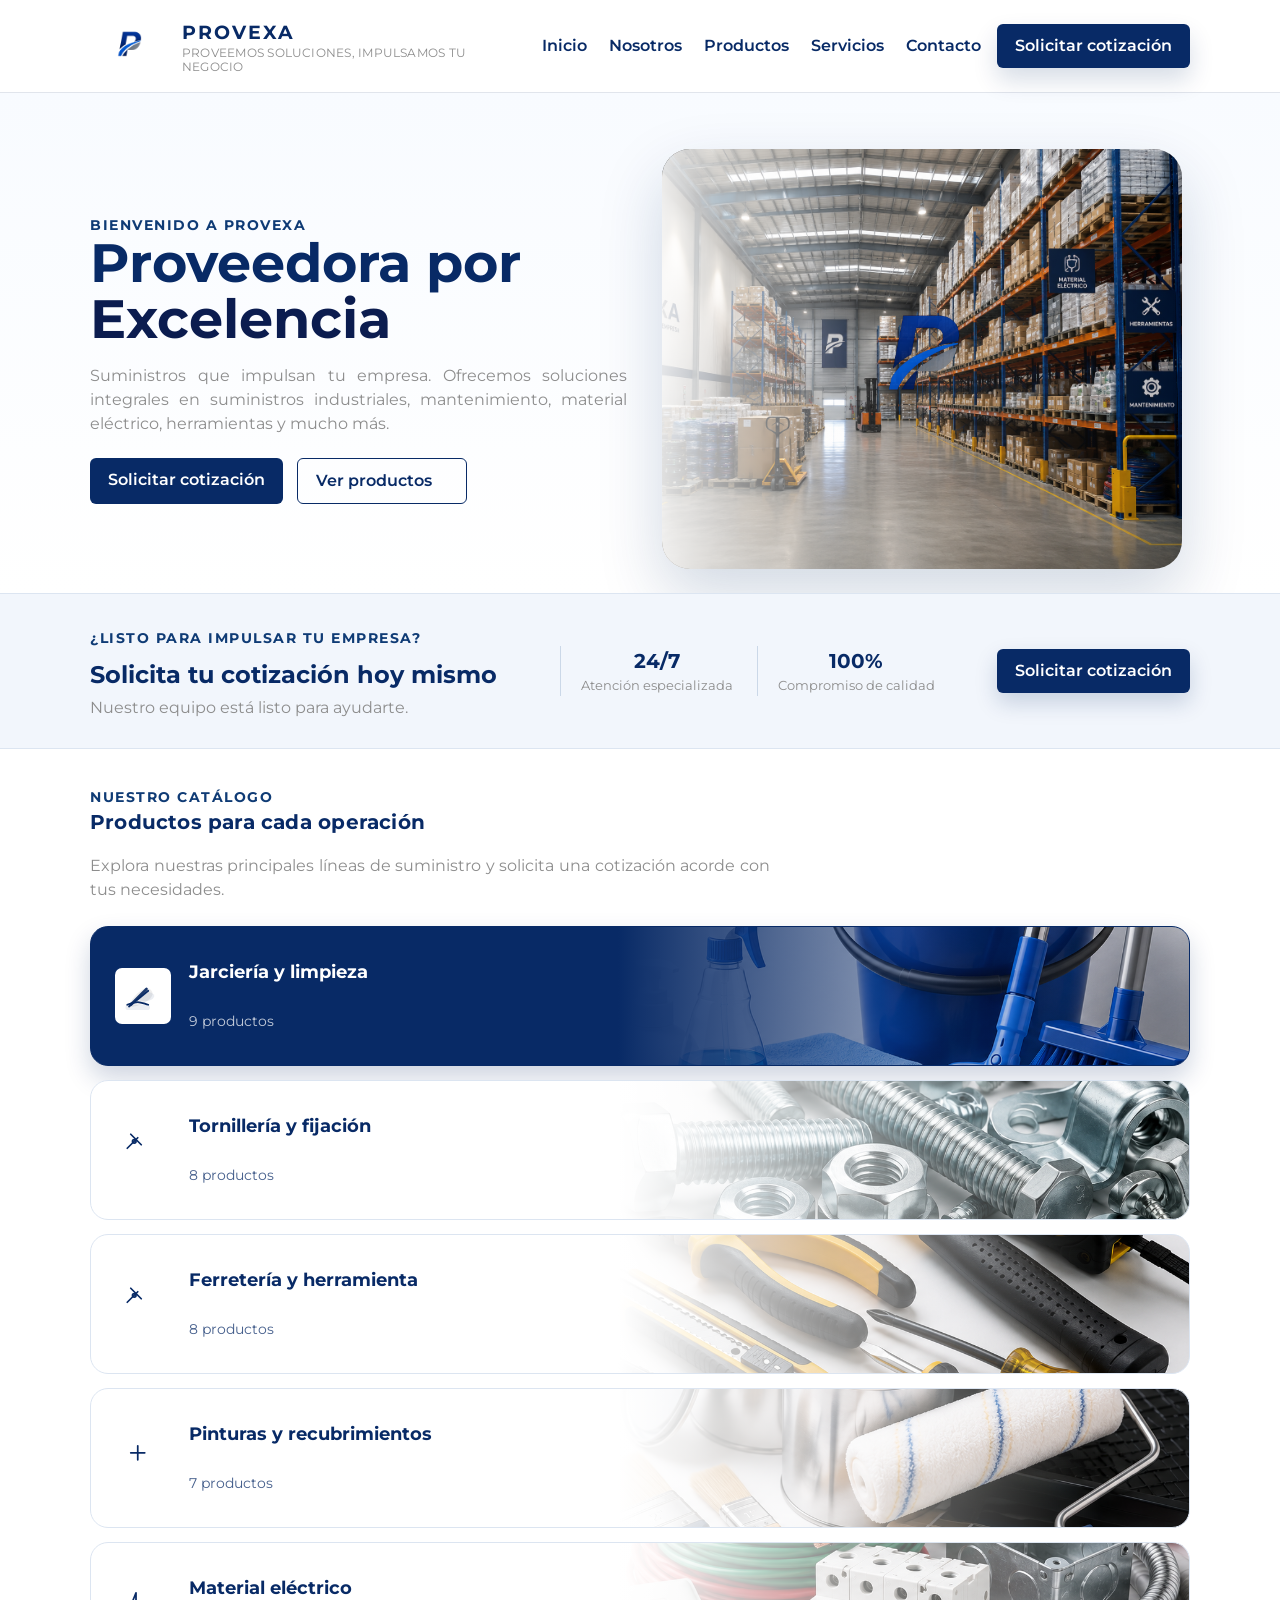
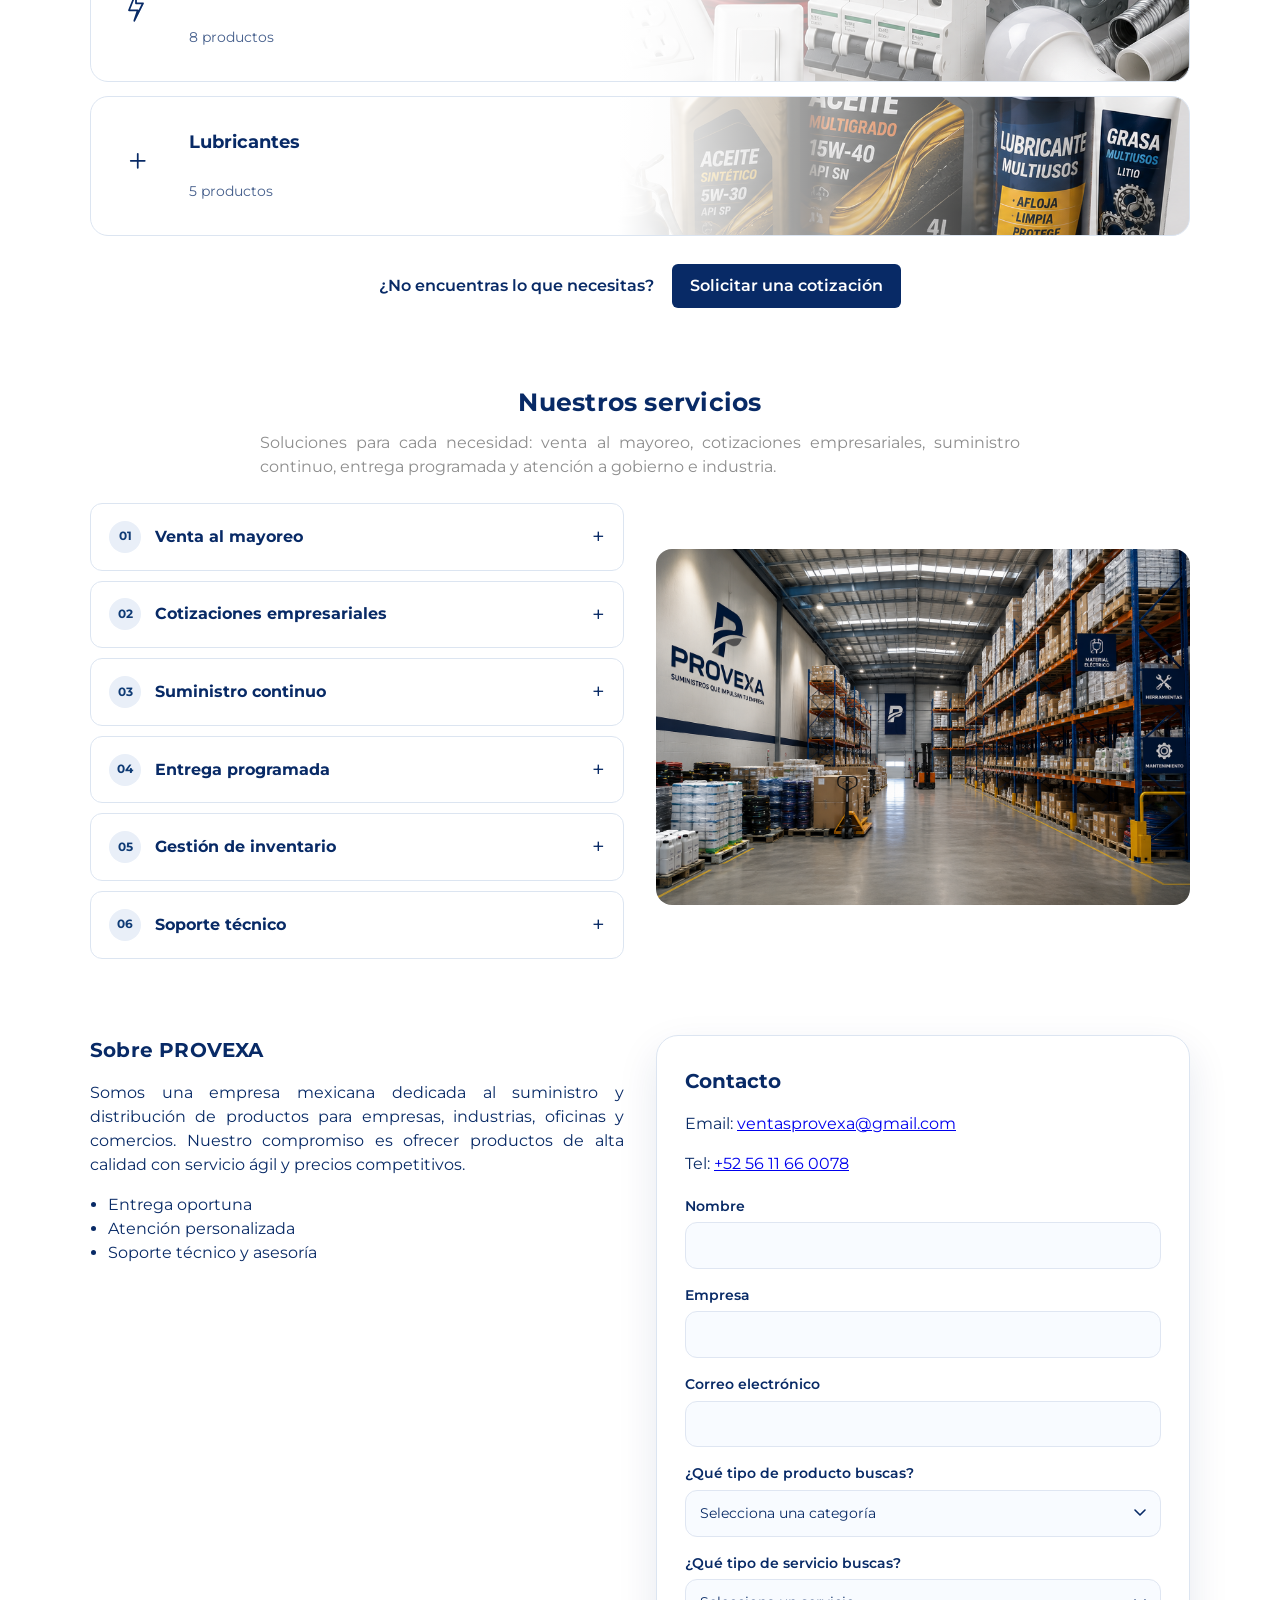
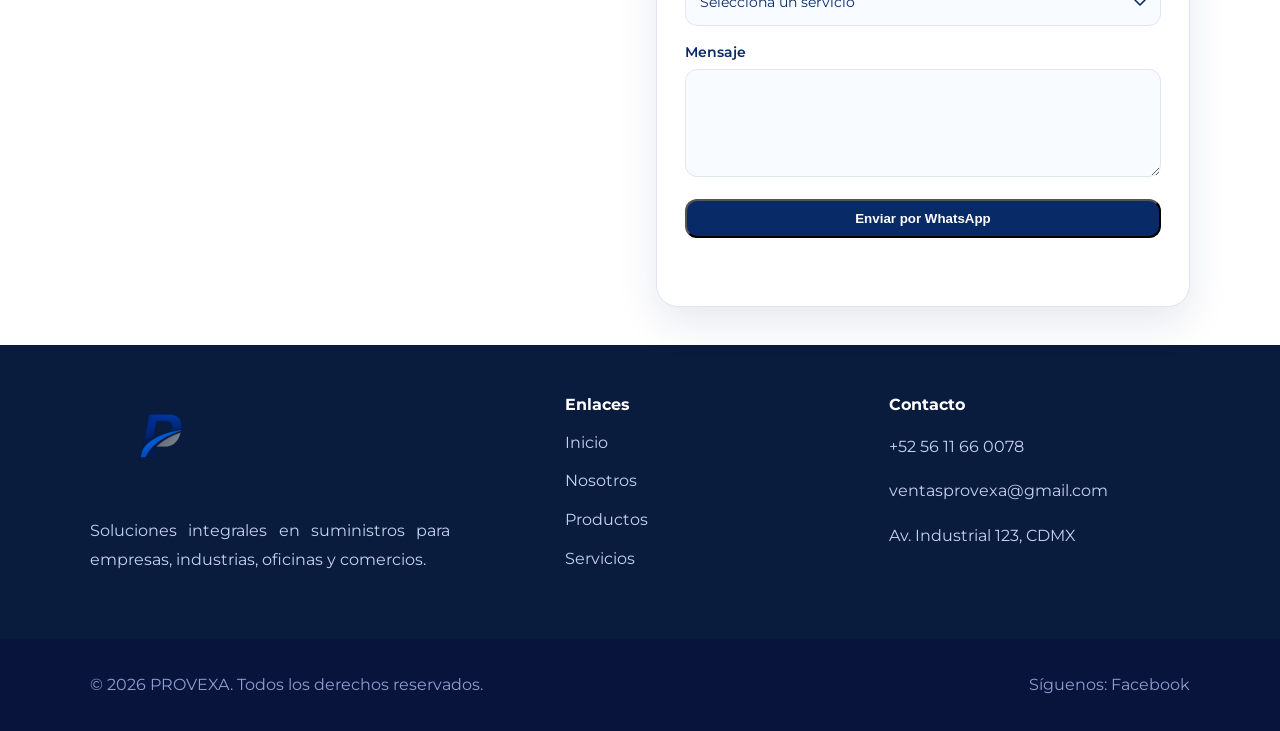
==== commit aae17fc9: "Actualicé casi todo bb 14.07.2026" ====
--- a/index.html
+++ b/index.html
@@ -11,7 +11,29 @@
     <meta property="og:type" content="website" />
     <meta property="og:title" content="PROVEXA | Suministros industriales y empresariales" />
     <meta property="og:description" content="Soluciones integrales de suministro para empresas, industria, oficinas y comercios." />
+    <meta property="og:image" content="assets/logo.png" />
     <meta name="twitter:card" content="summary" />
+    <meta name="twitter:image" content="assets/logo.png" />
+    <script type="application/ld+json">
+    {
+      "@context": "https://schema.org",
+      "@type": "LocalBusiness",
+      "name": "PROVEXA",
+      "image": "assets/logo.png",
+      "description": "Suministros empresariales e industriales: limpieza, mantenimiento, herramientas, material eléctrico y más.",
+      "telephone": "+525611660078",
+      "email": "ventasprovexa@gmail.com",
+      "address": {
+        "@type": "PostalAddress",
+        "streetAddress": "Av. Industrial 123",
+        "addressLocality": "CDMX",
+        "addressCountry": "MX"
+      },
+      "sameAs": [
+        "https://www.facebook.com/people/Provexa/61591657811435/"
+      ]
+    }
+    </script>
     <link rel="preconnect" href="https://fonts.googleapis.com">
     <link rel="preconnect" href="https://fonts.gstatic.com" crossorigin>
     <link href="https://fonts.googleapis.com/css2?family=Montserrat:wght@400;600;700&display=swap" rel="stylesheet">
@@ -82,16 +104,16 @@
           <p class="eyebrow">NUESTRO CATÁLOGO</p>
           <h3 class="section-title">Productos para cada operación</h3>
           <p class="section-sub">Explora nuestras principales líneas de suministro y solicita una cotización acorde con tus necesidades.</p>
-          <div class="catalog-tabs" role="tablist" aria-label="Categorías de productos">
-            <button class="catalog-tab is-active" type="button" role="tab" aria-selected="true" aria-controls="limpieza" data-category="limpieza"><img src="assets/icons/jarceria.svg" alt=""><span>Jarciería y limpieza</span><small>9 productos</small></button>
-            <button class="catalog-tab" type="button" role="tab" aria-selected="false" aria-controls="fijacion" data-category="fijacion"><img src="assets/icons/herramientas.svg" alt=""><span>Tornillería y fijación</span><small>8 productos</small></button>
-            <button class="catalog-tab" type="button" role="tab" aria-selected="false" aria-controls="herramientas" data-category="herramientas"><img src="assets/icons/herramientas.svg" alt=""><span>Ferretería y herramienta</span><small>8 productos</small></button>
-            <button class="catalog-tab" type="button" role="tab" aria-selected="false" aria-controls="pinturas" data-category="pinturas"><img src="assets/icons/mas.svg" alt=""><span>Pinturas y recubrimientos</span><small>7 productos</small></button>
-            <button class="catalog-tab" type="button" role="tab" aria-selected="false" aria-controls="electrico" data-category="electrico"><img src="assets/icons/electrico.svg" alt=""><span>Material eléctrico</span><small>8 productos</small></button>
-            <button class="catalog-tab" type="button" role="tab" aria-selected="false" aria-controls="lubricantes" data-category="lubricantes"><img src="assets/icons/mas.svg" alt=""><span>Lubricantes</span><small>5 productos</small></button>
+          <div class="catalog-tabs" role="group" aria-label="Categorías de productos">
+            <button class="catalog-tab is-active" type="button" aria-haspopup="dialog" aria-pressed="true" data-category="limpieza"><img src="assets/icons/jarceria.svg" alt=""><span>Jarciería y limpieza</span><small>9 productos</small></button>
+            <button class="catalog-tab" type="button" aria-haspopup="dialog" aria-pressed="false" data-category="fijacion"><img src="assets/icons/herramientas.svg" alt=""><span>Tornillería y fijación</span><small>8 productos</small></button>
+            <button class="catalog-tab" type="button" aria-haspopup="dialog" aria-pressed="false" data-category="herramientas"><img src="assets/icons/herramientas.svg" alt=""><span>Ferretería y herramienta</span><small>8 productos</small></button>
+            <button class="catalog-tab" type="button" aria-haspopup="dialog" aria-pressed="false" data-category="pinturas"><img src="assets/icons/mas.svg" alt=""><span>Pinturas y recubrimientos</span><small>7 productos</small></button>
+            <button class="catalog-tab" type="button" aria-haspopup="dialog" aria-pressed="false" data-category="electrico"><img src="assets/icons/electrico.svg" alt=""><span>Material eléctrico</span><small>8 productos</small></button>
+            <button class="catalog-tab" type="button" aria-haspopup="dialog" aria-pressed="false" data-category="lubricantes"><img src="assets/icons/mas.svg" alt=""><span>Lubricantes</span><small>5 productos</small></button>
           </div>
           <div class="catalog-panels">
-            <div id="limpieza" class="category catalog-panel" role="tabpanel">
+            <div id="limpieza" class="category catalog-panel" hidden>
               <h4><img src="assets/icons/jarceria.svg" class="cat-icon" alt="Jarcería"> Jarciería y limpieza</h4>
               <ul>
                 <li>Escobas</li>
@@ -106,7 +128,7 @@
               </ul>
             </div>
 
-            <div id="fijacion" class="category catalog-panel" role="tabpanel" hidden>
+            <div id="fijacion" class="category catalog-panel" hidden>
               <h4>🔩 Tornillería y fijación</h4>
               <ul>
                 <li>Tornillos</li>
@@ -120,7 +142,7 @@
               </ul>
             </div>
 
-            <div id="herramientas" class="category catalog-panel" role="tabpanel" hidden>
+            <div id="herramientas" class="category catalog-panel" hidden>
               <h4>🛠️ Ferretería y herramienta</h4>
               <ul>
                 <li>Herramienta manual</li>
@@ -134,7 +156,7 @@
               </ul>
             </div>
 
-            <div id="pinturas" class="category catalog-panel" role="tabpanel" hidden>
+            <div id="pinturas" class="category catalog-panel" hidden>
               <h4>🎨 Pinturas y recubrimientos</h4>
               <ul>
                 <li>Pintura industrial</li>
@@ -147,7 +169,7 @@
               </ul>
             </div>
 
-            <div id="electrico" class="category catalog-panel" role="tabpanel" hidden>
+            <div id="electrico" class="category catalog-panel" hidden>
               <h4>⚡ Material eléctrico</h4>
               <ul>
                 <li>Cable</li>
@@ -161,7 +183,7 @@
               </ul>
             </div>
 
-            <div id="lubricantes" class="category catalog-panel" role="tabpanel" hidden>
+            <div id="lubricantes" class="category catalog-panel" hidden>
               <h4>🛢️ Lubricantes</h4>
               <ul>
                 <li>Aceites industriales</li>
@@ -173,49 +195,9 @@
             </div>
           </div>
 
-          <div id="catalogModal" class="modal-overlay modal-hidden" role="dialog" aria-modal="true" aria-labelledby="catalogModalTitle">
-            <div class="modal">
-              <button type="button" class="modal-close" aria-label="Cerrar" data-close>&times;</button>
-              <h4 id="catalogModalTitle" class="modal-title"></h4>
-              <ul class="modal-list"></ul>
-            </div>
-          </div>
-
           <div class="catalog-cta">
             <p>¿No encuentras lo que necesitas?</p>
             <a href="#contact" class="btn primary">Solicitar una cotización</a>
-          </div>
-        </div>
-      </section>
-
-      <section id="products" class="section light">
-        <div class="container">
-          <h3 class="section-title">Catálogo destacado</h3>
-          <div class="products-grid">
-            <article class="product">
-              <div class="product-image"></div>
-              <h4>Kit de limpieza industrial</h4>
-              <p>Soluciones completas para plantas y bodegas.</p>
-              <a href="#contact" class="btn ghost product-cta">Cotizar producto</a>
-            </article>
-            <article class="product">
-              <div class="product-image"></div>
-              <h4>Cables y conductores</h4>
-              <p>Calidad certificada y envíos a todo México.</p>
-              <a href="#contact" class="btn ghost product-cta">Cotizar producto</a>
-            </article>
-            <article class="product">
-              <div class="product-image"></div>
-              <h4>Herramientas manuales</h4>
-              <p>Marcas reconocidas y garantías.</p>
-              <a href="#contact" class="btn ghost product-cta">Cotizar producto</a>
-            </article>
-            <article class="product">
-              <div class="product-image"></div>
-              <h4>Equipo de seguridad</h4>
-              <p>Protección industrial para tu personal.</p>
-              <a href="#contact" class="btn ghost product-cta">Cotizar producto</a>
-            </article>
           </div>
         </div>
       </section>
@@ -273,8 +255,8 @@
           </div>
           <div class="about-contact" id="contact">
             <h4>Contacto</h4>
-            <p>Email: <a href="mailto:ventas@provexa.mx">ventas@provexa.mx</a></p>
-            <p>Tel: <a href="tel:+5215611660078">+52 1 56 1166 0078</a></p>
+            <p>Email: <a href="mailto:ventasprovexa@gmail.com">ventasprovexa@gmail.com</a></p>
+            <p>Tel: <a href="tel:+525611660078">+52 56 11 66 0078</a></p>
             <form id="contactForm" class="contact-form">
               <label>Nombre
                 <input type="text" name="name" autocomplete="name" required>
@@ -340,8 +322,8 @@
           </div>
           <div class="footer-col">
             <h5>Contacto</h5>
-            <p><a href="tel:+5215611660078">+52  56 1166 0078</a></p>
-            <p><a href="mailto:ventas@provexa.mx">ventas@provexa.mx</a></p>
+            <p><a href="tel:+525611660078">+52 56 11 66 0078</a></p>
+            <p><a href="mailto:ventasprovexa@gmail.com">ventasprovexa@gmail.com</a></p>
             <p>Av. Industrial 123, CDMX</p>
           </div>
         </div>
@@ -349,10 +331,17 @@
       <div class="footer-bottom">
         <div class="container footer-bottom-inner">
           <p>© 2026 PROVEXA. Todos los derechos reservados.</p>
-          <div class="socials">Síguenos: <a href="https://www.facebook.com/people/Provexa/61591657811435/">Facebook</a> · 
-        </div>
+          <div class="socials">Síguenos: <a href="https://www.facebook.com/people/Provexa/61591657811435/">Facebook</a></div>
       </div>
     </footer>
+
+    <div id="catalogModal" class="modal-overlay modal-hidden" role="dialog" aria-modal="true" aria-labelledby="catalogModalTitle">
+      <div class="modal">
+        <button type="button" class="modal-close" aria-label="Cerrar" data-close>&times;</button>
+        <h4 id="catalogModalTitle" class="modal-title"></h4>
+        <ul class="modal-list"></ul>
+      </div>
+    </div>
 
     <script src="scripts/main.js"></script>
   </body>
--- a/styles/styles.css
+++ b/styles/styles.css
@@ -6,13 +6,71 @@
   --radius: 8px;
 }
 *{box-sizing:border-box}
-body{font-family:Montserrat,system-ui,-apple-system,"Segoe UI",Roboto,Arial;line-height:1.5;color:var(--navy);background:var(--white);margin:0}
+body{font-family:Montserrat,system-ui,-apple-system,"Segoe UI",Roboto,Arial;line-height:1.5;color:var(--navy);background:var(--white);margin:0;overflow-x:hidden}
 .container{width:90%;max-width:var(--max-width);margin:0 auto}
 :focus-visible{outline:3px solid #0f3b75;outline-offset:3px}
+
+@keyframes fadeUp {
+  from { opacity: 0; transform: translateY(24px); }
+  to { opacity: 1; transform: translateY(0); }
+}
+
+@keyframes floatSoft {
+  0%, 100% { transform: translateY(0px); }
+  50% { transform: translateY(-8px); }
+}
+
+@keyframes modalIn {
+  from { opacity: 0; transform: scale(0.94) translateY(10px); }
+  to { opacity: 1; transform: scale(1) translateY(0); }
+}
+
+@keyframes overlayIn {
+  from { opacity: 0; }
+  to { opacity: 1; }
+}
+
+.page-ready .site-header,
+.page-ready .hero-left,
+.page-ready .hero-right,
+.page-ready .cta-banner,
+.page-ready .section,
+.page-ready .service-item,
+.page-ready .catalog-tab,
+.page-ready .cta-benefit {
+  animation: fadeUp 0.8s ease both;
+}
+
+.page-ready .site-header { animation-delay: 0.05s; }
+.page-ready .hero-left { animation-delay: 0.12s; }
+.page-ready .hero-right { animation-delay: 0.2s; }
+.page-ready .cta-banner { animation-delay: 0.25s; }
+.page-ready .section { animation-delay: 0.3s; }
+.page-ready .service-item { animation-delay: 0.4s; }
+.page-ready .catalog-tab { animation-delay: 0.42s; }
+.page-ready .cta-benefit { animation-delay: 0.45s; }
+
+.page-ready .hero-bg {
+  animation: floatSoft 5.5s ease-in-out 0.6s infinite;
+}
 
 /* Header */
 .site-header{border-bottom:1px solid rgba(8,42,102,0.12);background:rgba(255,255,255,0.96);backdrop-filter:blur(10px);position:sticky;top:0;z-index:40}
 .header-inner{display:flex;align-items:center;justify-content:space-between;padding:18px 0;gap:16px}
+
+.modal-overlay{position:fixed;inset:0;display:flex;align-items:center;justify-content:center;background:rgba(4,24,62,0.65);backdrop-filter:blur(10px);padding:20px;z-index:10001;animation:overlayIn .2s ease both}
+.modal-hidden{display:none}
+.modal{width:min(90vw, 760px);max-width:760px;max-height:calc(100vh - 80px);overflow:auto;background:#ffffff;border-radius:24px;box-shadow:0 32px 80px rgba(8,42,102,.28);padding:32px 30px;position:relative;margin:auto;z-index:10002;animation:modalIn .28s cubic-bezier(.2,.8,.2,1) both}
+.modal-close{position:absolute;top:16px;right:16px;width:38px;height:38px;border:none;border-radius:14px;background:rgba(8,42,102,.1);color:var(--navy);font-size:1.2rem;cursor:pointer;display:flex;align-items:center;justify-content:center;transition:background .2s,transform .2s}
+.modal-close:hover{background:rgba(8,42,102,.16);transform:rotate(90deg)}
+.modal-title{margin:0 0 20px;font-size:1.5rem;color:var(--navy);letter-spacing:0.01em;padding-right:36px}
+.modal-list{list-style:none;padding:0;margin:0;display:grid;gap:12px;grid-template-columns:repeat(auto-fit,minmax(220px,1fr))}
+.modal-list li{padding:16px 18px;border:1px solid #e6edf7;border-radius:16px;background:#f8fbff;color:var(--navy);font-weight:600;transition:background .2s,border-color .2s,transform .2s}
+.modal-list li:hover{background:#eef4ff;border-color:#d2e0fb;transform:translateY(-2px)}
+@media (max-width: 720px){
+  .modal{width:min(95vw, 520px);padding:22px 18px}
+  .modal-list{grid-template-columns:1fr}
+}
 .brand{display:flex;align-items:center;gap:14px;text-decoration:none;color:inherit}
 .logo{width:78px;height:auto}
 .brand-text h1{margin:0;font-size:1.2rem;letter-spacing:2px}
@@ -23,7 +81,7 @@
 .nav a:hover{color:#0a1b4a}
 .nav-toggle{display:none;background:none;border:0;font-size:20px}
 
-.header-btn{padding:12px 22px;border-radius:12px;box-shadow:0 12px 25px rgba(8,42,102,0.16)}
+.header-btn{padding:12px 22px;border-radius:12px;box-shadow:0 12px 25px rgba(8,42,102,0.16);white-space:nowrap;flex-shrink:0}
 
 /* Hero */
 .hero{padding:56px 0 24px 0;background:linear-gradient(180deg, #f8fbff 0%, #ffffff 100%)}
@@ -48,14 +106,19 @@
 [id]{scroll-margin-top:100px}
 .section-title{margin:0 0 10px;font-size:1.28rem;letter-spacing:0.01em}
 .section-sub{color:var(--silver);margin-bottom:18px;max-width:680px}
+
+.lead,
+.section-sub,
+.two-col p,
+.service-item p,
+.footer-intro,
+.cta-inner p,
+.catalog-cta p{
+  text-align:justify;
+  -webkit-hyphens:auto;
+  hyphens:auto;
+}
 .eyebrow{margin:0;font-size:0.85rem;letter-spacing:1.5px;text-transform:uppercase;color:#0f3b75;font-weight:700}
-
-.icon-cards{padding:32px 0}
-.icon-cards-row{display:grid;grid-template-columns:repeat(auto-fit,minmax(140px,1fr));gap:16px;margin-top:18px}
-.icon-card{background:#fff;border:1px solid #eef2f6;border-radius:18px;padding:20px 18px;display:flex;flex-direction:column;align-items:center;text-decoration:none;color:var(--navy);box-shadow:0 12px 30px rgba(8,42,102,0.08);transition:transform .22s,box-shadow .22s}
-.icon-card:hover{transform:translateY(-3px);box-shadow:0 16px 36px rgba(8,42,102,0.12)}
-.icon-card img{width:44px;height:44px;margin-bottom:12px}
-.icon-card span{font-weight:700;text-transform:uppercase;letter-spacing:.35px}
 
 .service-icon{width:44px;height:44px;display:inline-flex;align-items:center;justify-content:center;border-radius:14px;background:#e9eff8;color:var(--navy);font-size:1.25rem}
 
@@ -84,7 +147,7 @@
 .cta-inner h3{margin:0;color:var(--navy);font-size:1.5rem;line-height:1.2}
 .cta-inner p{margin:6px 0 0;color:var(--silver);max-width:420px}
 .cta-benefits{display:flex;align-items:center;gap:24px}
-.cta-benefit{display:flex;flex-direction:column;padding-left:20px;border-left:1px solid #cbd8e8}
+.cta-benefit{display:flex;flex-direction:column;align-items:center;text-align:center;padding-left:20px;border-left:1px solid #cbd8e8}
 .cta-benefit strong{color:var(--navy);font-size:1.25rem}
 .cta-benefit span{color:var(--silver);font-size:.8rem;white-space:nowrap}
 .cta-banner .btn.primary{box-shadow:0 10px 22px rgba(8,42,102,.18)}
@@ -104,68 +167,119 @@
 
 .about-image img{width:100%;border-radius:16px;}
 
-.products-grid{display:grid;grid-template-columns:repeat(auto-fit,minmax(220px,1fr));gap:18px;margin-top:18px}
-.product{background:#fff;border:1px solid #eef2f6;border-radius:8px;padding:16px;display:flex;flex-direction:column}
-.product-image{height:120px;background:linear-gradient(135deg,var(--navy),var(--silver));border-radius:6px;margin-bottom:12px}
-.product-cta{align-self:flex-start;margin-top:auto}
-
 .two-col{display:grid;grid-template-columns:1fr 1fr;gap:32px;align-items:start}
 .two-col > div:first-child{max-width:none}
 .about-list{padding-left:18px}
 
 /* Catalog */
-.catalog-tabs{display:grid;grid-template-columns:repeat(6,1fr);gap:12px;margin-top:24px}
-.catalog-tab{min-height:122px;padding:16px 12px;border:1px solid #dce5f1;border-radius:14px;background:#fff;color:var(--navy);font:inherit;text-align:left;cursor:pointer;transition:background .2s,color .2s,transform .2s,box-shadow .2s}
+.catalog-tabs{display:flex;flex-direction:column;gap:14px;margin-top:24px}
+.catalog-tab{
+  --tab-photo:linear-gradient(135deg,var(--navy),var(--silver));
+  position:relative;
+  min-height:140px;
+  padding:20px 24px;
+  border:1px solid #dce5f1;
+  border-radius:18px;
+  overflow:hidden;
+  display:grid;
+  grid-template-columns:auto 1fr;
+  column-gap:18px;
+  align-items:center;
+  background-color:#fff;
+  background-image:linear-gradient(90deg,#fff 0%,#fff 48%,rgba(255,255,255,0) 92%),var(--tab-photo);
+  background-size:cover,cover;
+  background-position:left center,right center;
+  background-repeat:no-repeat,no-repeat;
+  color:var(--navy);
+  font:inherit;
+  text-align:left;
+  cursor:pointer;
+  transition:background-color .2s,color .2s,transform .2s,box-shadow .2s;
+}
 .catalog-tab:hover{transform:translateY(-2px);box-shadow:0 10px 24px rgba(8,42,102,.1)}
-.catalog-tab.is-active{background:var(--navy);border-color:var(--navy);color:#fff;box-shadow:0 12px 26px rgba(8,42,102,.2)}
-.catalog-tab img{display:block;width:30px;height:30px;margin-bottom:11px}
-.catalog-tab span{display:block;font-weight:700;line-height:1.25}
-.catalog-tab small{display:block;margin-top:6px;opacity:.72;font-size:.75rem}
-.catalog-panels{margin-top:18px}
-.catalog-panels{display:none;}
-.catalog-panel{padding:28px;border:1px solid #dce5f1;border-radius:18px;background:#f7faff;box-shadow:0 14px 30px rgba(8,42,102,.07)}
+.catalog-tab.is-active{
+  border-color:var(--navy);
+  color:#fff;
+  background-image:linear-gradient(90deg,var(--navy) 0%,var(--navy) 48%,rgba(8,42,102,0) 92%),var(--tab-photo);
+  box-shadow:0 12px 26px rgba(8,42,102,.2);
+}
+.catalog-tab[data-category="limpieza"]{--tab-photo:url('../assets/catalog/limpieza.png')}
+.catalog-tab[data-category="fijacion"]{--tab-photo:url('../assets/catalog/fijacion.png')}
+.catalog-tab[data-category="herramientas"]{--tab-photo:url('../assets/catalog/herramientas.png')}
+.catalog-tab[data-category="pinturas"]{--tab-photo:url('../assets/catalog/pinturas.png')}
+.catalog-tab[data-category="electrico"]{--tab-photo:url('../assets/catalog/electrico.png')}
+.catalog-tab[data-category="lubricantes"]{--tab-photo:url('../assets/catalog/lubricantes.png')}
+.catalog-tab img{grid-column:1;grid-row:1 / 3;width:56px;height:56px}
+.catalog-tab span{grid-column:2;grid-row:1;font-weight:700;font-size:1.15rem;line-height:1.25;position:relative;z-index:1}
+.catalog-tab small{grid-column:2;grid-row:2;opacity:.75;font-size:.85rem;position:relative;z-index:1}
+.catalog-panels{display:none}
+.catalog-panel{display:none}
 .catalog-panel h4{margin:0 0 18px;font-size:1.25rem;color:var(--navy)}
+
 .catalog-panel ul{display:grid;grid-template-columns:repeat(3,1fr);gap:10px 28px;margin:0;padding:0;list-style:none}
 .catalog-panel li{position:relative;margin:0;padding-left:18px;color:var(--navy);font-weight:600}
 .catalog-panel li::before{content:'✓';position:absolute;left:0;color:#0f3b75}
 .catalog-cta{display:flex;align-items:center;justify-content:center;gap:18px;flex-wrap:wrap;margin-top:28px;text-align:center}
 .catalog-cta p{margin:0;font-weight:600}
 .cat-icon{width:32px;height:32px;vertical-align:middle;margin-right:10px;display:inline-block}
-.modal-overlay{position:fixed;inset:0;display:flex;align-items:center;justify-content:center;background:rgba(2,16,57,0.55);padding:24px;z-index:1000}
-.modal-hidden{display:none}
-.modal{width:min(520px,100%);max-height:min(90vh,800px);overflow:auto;background:#fff;border-radius:20px;box-shadow:0 24px 60px rgba(8,42,102,.25);padding:24px;position:relative}
-.modal-close{position:absolute;top:18px;right:18px;width:36px;height:36px;border:none;border-radius:12px;background:rgba(8,42,102,.08);color:var(--navy);font-size:1.25rem;cursor:pointer}
-.modal-title{margin:0 0 16px;font-size:1.35rem;color:var(--navy)}
-.modal-list{list-style:none;padding:0;margin:0;display:grid;gap:10px}
-.modal-list li{padding:14px 16px;border:1px solid #e6edf7;border-radius:14px;background:#f9fbff;color:var(--navy);font-weight:600}
 .no-scroll{overflow:hidden}
 
-.contact-form{display:flex;flex-direction:column;gap:10px}
-.contact-form label{display:flex;flex-direction:column;font-size:0.9rem}
+.about-contact{background:#fff;border:1px solid #dce5f1;border-radius:22px;padding:30px 28px;box-shadow:0 16px 40px rgba(8,42,102,.1)}
+.about-contact h4{margin:0 0 14px;font-size:1.25rem;color:var(--navy)}
+
+.contact-form{display:flex;flex-direction:column;gap:16px;margin-top:20px}
+.contact-form label{display:flex;flex-direction:column;gap:6px;font-size:.86rem;font-weight:600;color:var(--navy)}
 .contact-form label[hidden]{display:none}
-.contact-form input,.contact-form select,.contact-form textarea{padding:8px;border:1px solid #ddd;border-radius:6px;font:inherit;color:var(--navy);background:#fff}
+.contact-form input,.contact-form select,.contact-form textarea{
+  padding:12px 14px;
+  border:1.5px solid #dfe6f2;
+  border-radius:12px;
+  font:inherit;
+  font-weight:400;
+  color:var(--navy);
+  background:#f8fbff;
+  transition:border-color .2s,box-shadow .2s,background-color .2s;
+}
+.contact-form input:hover,.contact-form select:hover,.contact-form textarea:hover{border-color:#c3d3ec}
+.contact-form input:focus,.contact-form select:focus,.contact-form textarea:focus{
+  outline:none;
+  border-color:var(--navy);
+  background:#fff;
+  box-shadow:0 0 0 4px rgba(8,42,102,.1);
+}
+.contact-form select{
+  appearance:none;
+  -webkit-appearance:none;
+  background-image:url("data:image/svg+xml,%3Csvg xmlns='http://www.w3.org/2000/svg' width='12' height='8' viewBox='0 0 12 8'%3E%3Cpath d='M1 1l5 5 5-5' stroke='%23082A66' stroke-width='1.6' fill='none' stroke-linecap='round' stroke-linejoin='round'/%3E%3C/svg%3E");
+  background-repeat:no-repeat;
+  background-position:right 14px center;
+  padding-right:36px;
+}
+.contact-form textarea{resize:vertical;min-height:100px}
+.contact-form .btn{margin-top:6px;border-radius:12px}
 .form-status{min-height:1.5em;margin:0;color:var(--navy);font-size:.9rem}
 
 /* Responsive */
-@media (max-width:900px){
-  .hero-inner{flex-direction:column}
-  .two-col{grid-template-columns:1fr}
-  .services-layout{grid-template-columns:1fr}
-  .catalog-tabs{grid-template-columns:repeat(3,1fr)}
-}
-@media (max-width:700px){
-  .container{width:min(92%,560px)}
+@media (max-width:960px){
   .header-inner{position:relative;padding:12px 0}
   .logo{width:58px}
   .brand{gap:8px}
   .brand-text h1{font-size:1rem}
-  .tag{font-size:0.6rem}
+  .brand-text .tag{display:none}
   .nav ul{display:none}
   .nav.open ul{display:flex;flex-direction:column;background:#fff;position:absolute;left:0;right:0;top:calc(100% + 12px);padding:16px;border-radius:0 0 14px 14px;box-shadow:0 10px 24px rgba(8,42,102,0.14);border-top:1px solid rgba(8,42,102,0.08)}
   .nav.open li{margin-bottom:10px}
   .nav.open li:last-child{margin-bottom:0}
   .header-btn{display:none}
   .nav-toggle{display:block;width:46px;height:46px;border:1px solid rgba(8,42,102,0.12);border-radius:12px;background:rgba(255,255,255,0.96);color:var(--navy);font-size:1.2rem}
+}
+@media (max-width:900px){
+  .hero-inner{flex-direction:column}
+  .two-col{grid-template-columns:1fr}
+  .services-layout{grid-template-columns:1fr}
+}
+@media (max-width:700px){
+  .container{width:min(92%,560px)}
   .hero{padding:34px 0 28px}
   .hero-inner{gap:18px}
   .hero h2{font-size:clamp(2.1rem,10vw,2.8rem);margin-bottom:14px}
@@ -178,13 +292,9 @@
   .section{padding:32px 0}
   .section-title{font-size:1.35rem}
   .section-sub{font-size:.96rem}
-  .icon-cards{padding:26px 0}
-  .icon-cards-row{grid-template-columns:repeat(2,1fr);gap:10px;margin-top:16px}
-  .icon-card{border-radius:14px;padding:16px 12px}
-  .icon-card img{width:34px;height:34px;margin-bottom:8px}
-  .icon-card span{font-size:.75rem;text-align:center}
-  .catalog-tabs{grid-template-columns:repeat(2,1fr);gap:10px}
-  .catalog-tab{min-height:108px;padding:14px 10px}
+  .catalog-tab{min-height:120px;padding:16px 18px;column-gap:14px}
+  .catalog-tab img{width:46px;height:46px}
+  .catalog-tab span{font-size:1.02rem}
   .catalog-panel{padding:20px}
   .catalog-panel ul{grid-template-columns:1fr;gap:9px}
   .catalog-panel h4{font-size:1.12rem}
@@ -199,23 +309,17 @@
   .cta-benefit{padding-left:14px}
   .cta-benefit span{white-space:normal}
   .cta-inner .btn{width:100%;text-align:center;padding:13px 18px}
-  .products-grid{gap:14px}
-  .product{padding:14px}
   .two-col{gap:24px}
-  .contact-form{gap:12px}
-  .contact-form input,.contact-form select,.contact-form textarea{padding:11px}
-  .contact-form .btn{padding:13px 18px}
+  .about-contact{padding:24px 20px}
+  .contact-form{gap:14px}
   .footer-top{padding:36px 0}
   .footer-top-inner{grid-template-columns:1fr;gap:28px}
   .footer-bottom-inner{align-items:flex-start;flex-direction:column;gap:8px}
   .footer-bottom-inner p,.socials{margin:0;font-size:.88rem}
 }
 @media (max-width:560px){
-  .icon-cards-row{grid-template-columns:1fr}
-  .catalog-tabs{grid-template-columns:1fr}
-  .catalog-tab{min-height:100px}
+  .catalog-tab{min-height:96px;padding:14px 16px}
   .services-layout{grid-template-columns:1fr}
-  .products-grid{grid-template-columns:1fr}
   .about-contact{order:2}
   .about-image{order:1}
   .about-image img{max-width:100%;height:auto}
@@ -223,7 +327,6 @@
   .cta-benefits{gap:12px}
 }
 @media (max-width:380px){
-  .brand-text .tag{display:none}
   .hero-ctas{flex-direction:column}
   .catalog-tab span{font-size:.82rem}
   .cta-benefits{flex-direction:column;align-items:flex-start}
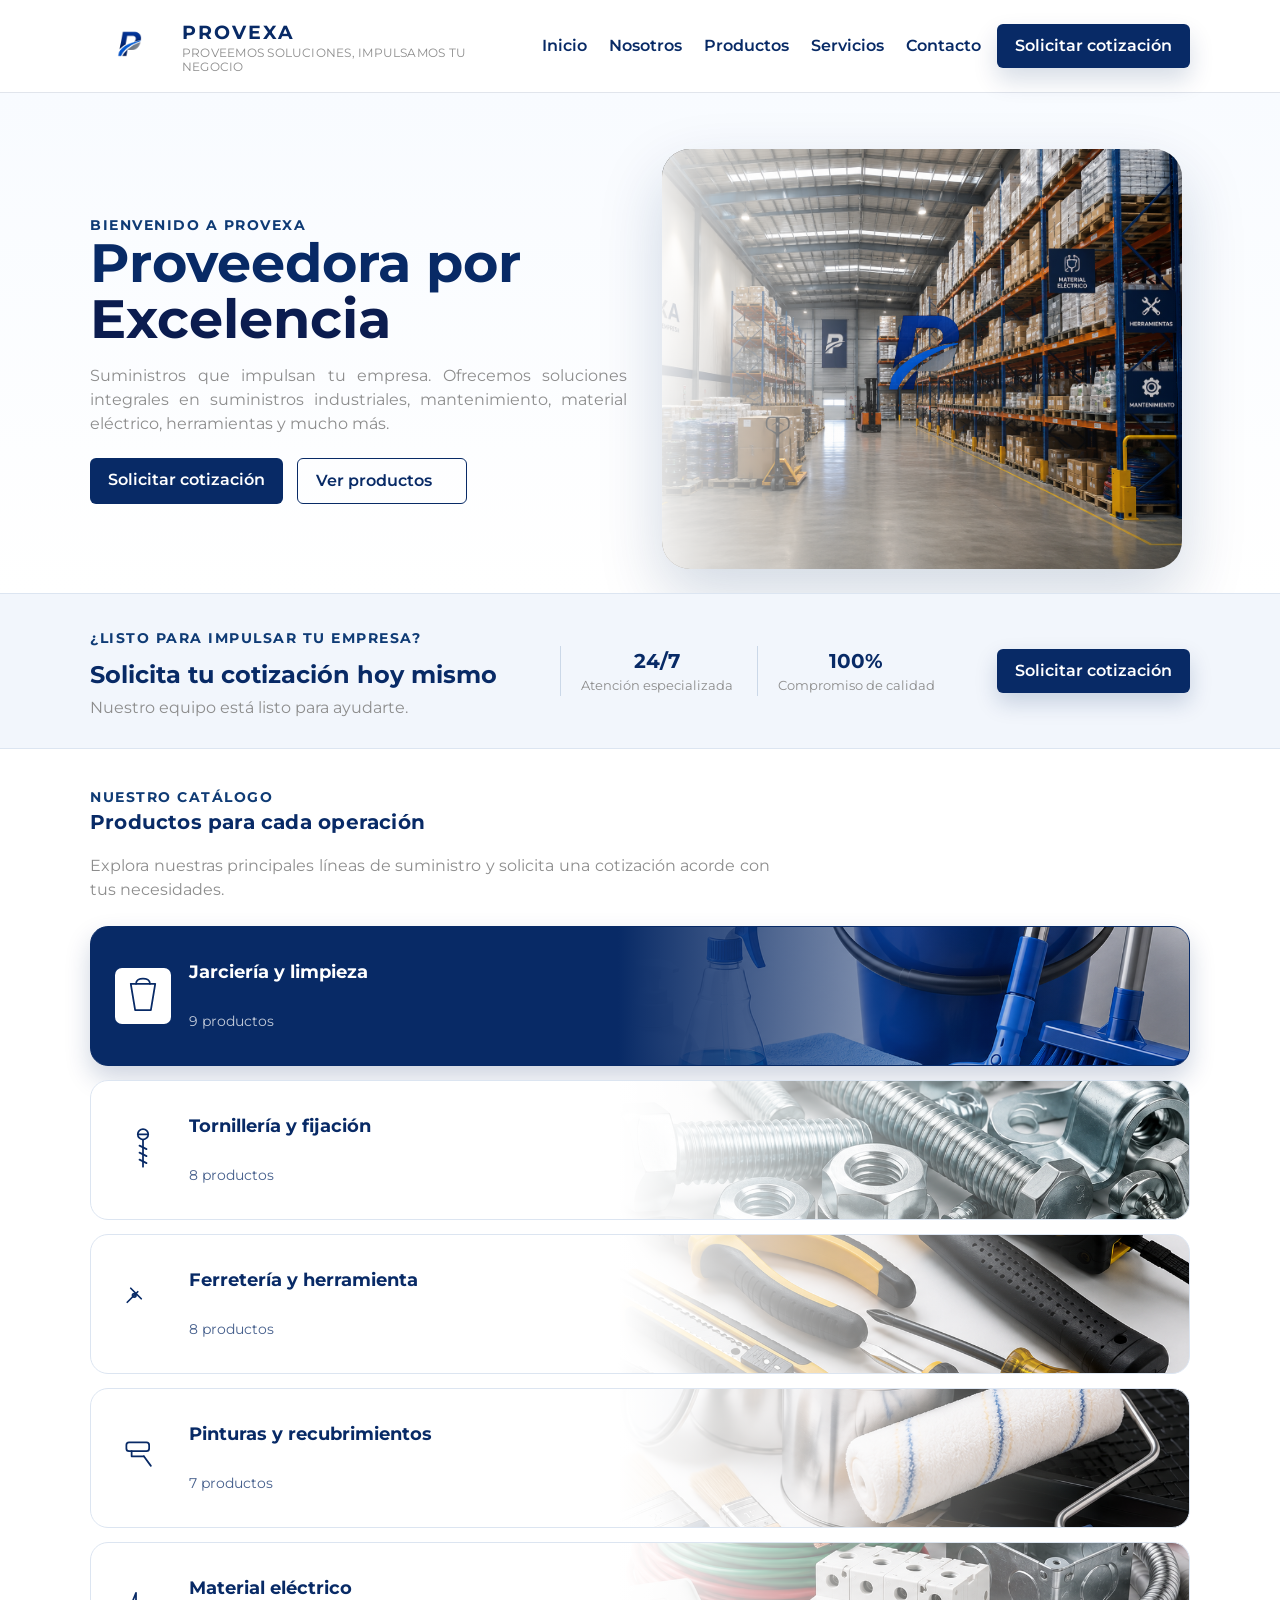
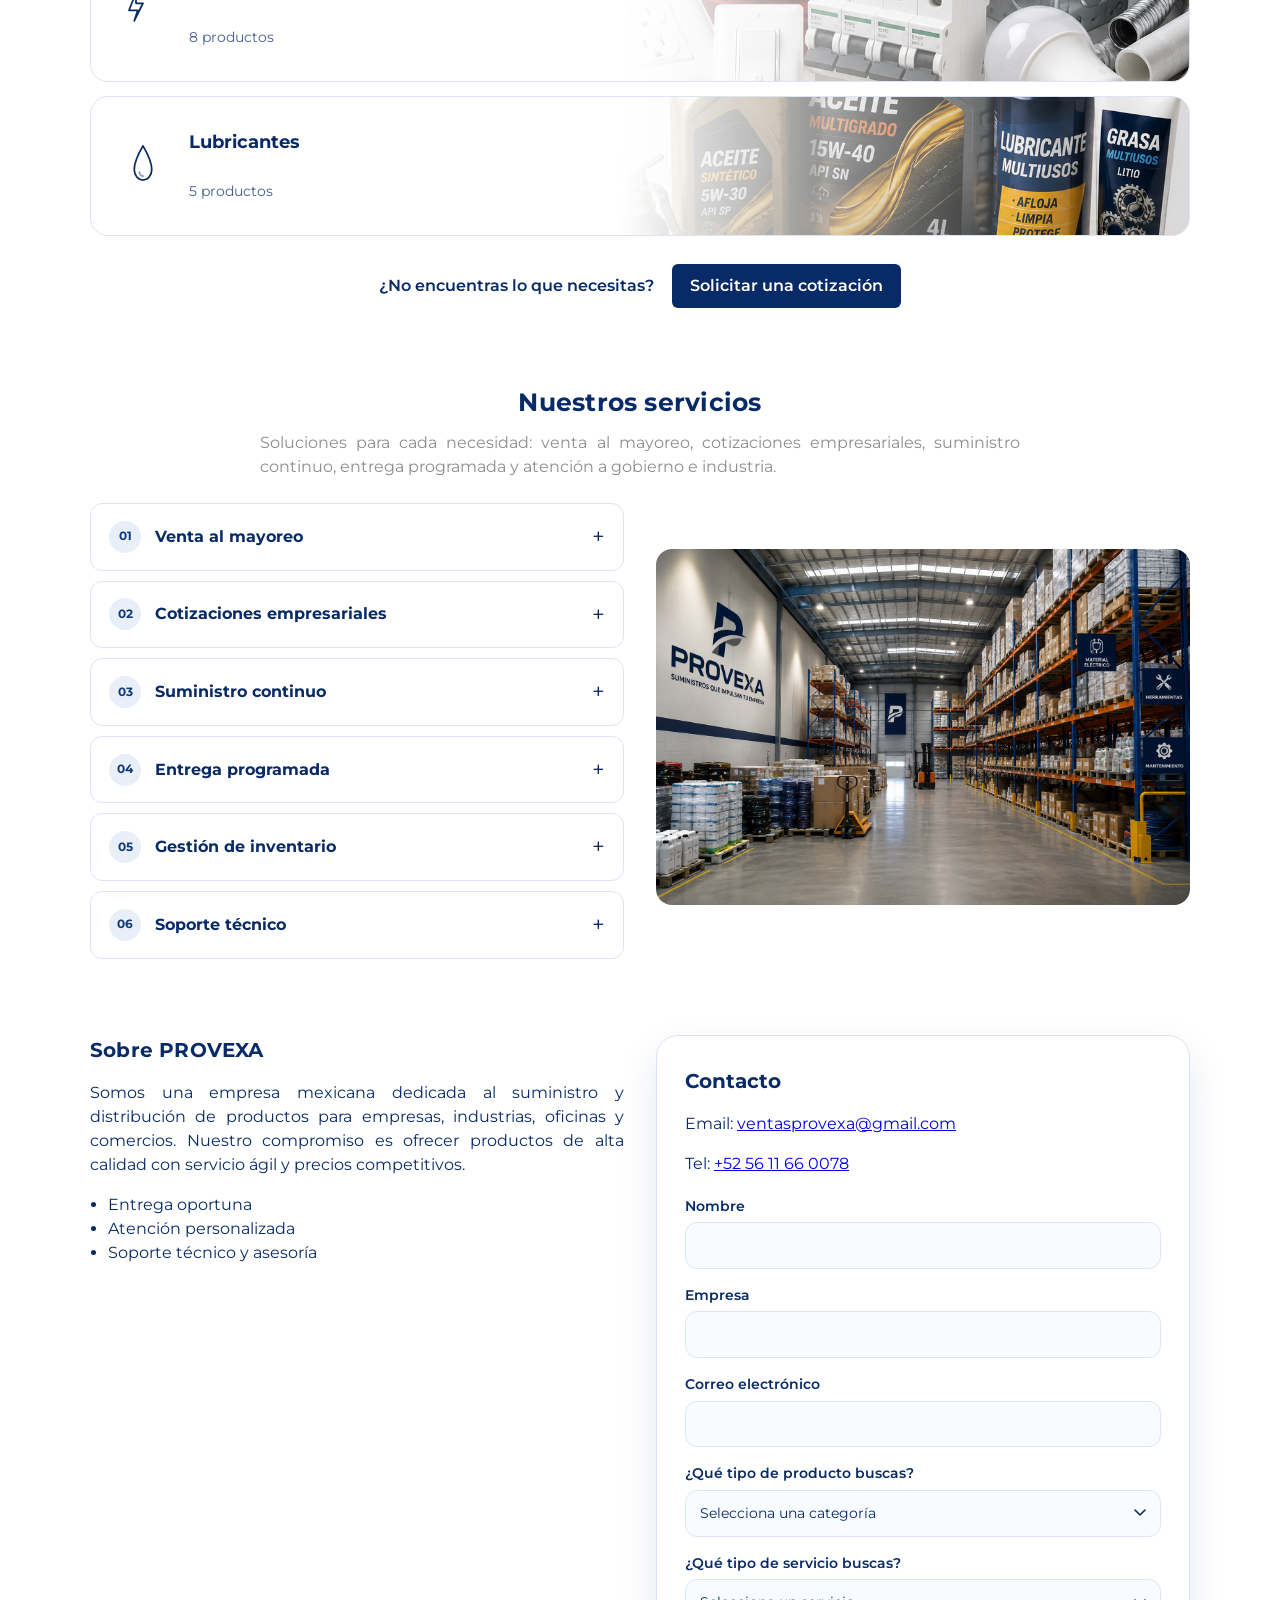
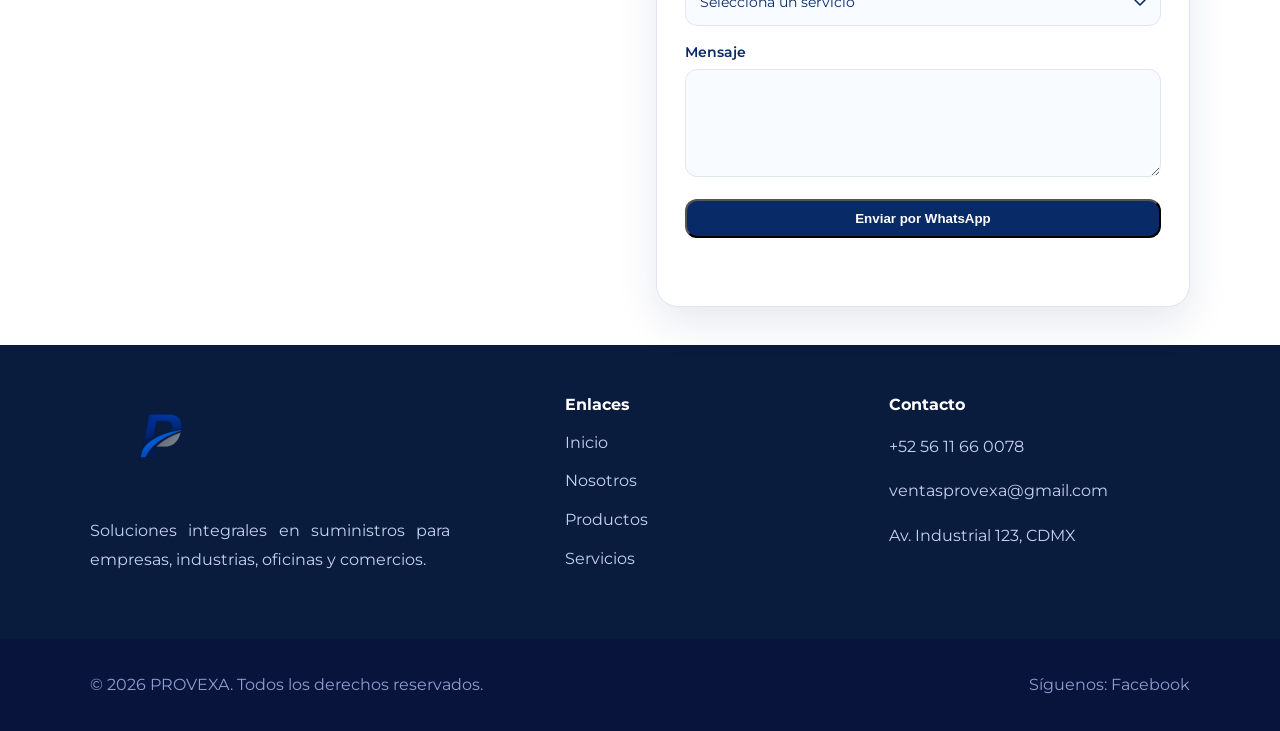
==== commit 4388825e: "Actualicé casi todo bb 14.07.2026v2" ====
--- a/index.html
+++ b/index.html
@@ -106,11 +106,11 @@
           <p class="section-sub">Explora nuestras principales líneas de suministro y solicita una cotización acorde con tus necesidades.</p>
           <div class="catalog-tabs" role="group" aria-label="Categorías de productos">
             <button class="catalog-tab is-active" type="button" aria-haspopup="dialog" aria-pressed="true" data-category="limpieza"><img src="assets/icons/jarceria.svg" alt=""><span>Jarciería y limpieza</span><small>9 productos</small></button>
-            <button class="catalog-tab" type="button" aria-haspopup="dialog" aria-pressed="false" data-category="fijacion"><img src="assets/icons/herramientas.svg" alt=""><span>Tornillería y fijación</span><small>8 productos</small></button>
+            <button class="catalog-tab" type="button" aria-haspopup="dialog" aria-pressed="false" data-category="fijacion"><img src="assets/icons/tornillo.svg" alt=""><span>Tornillería y fijación</span><small>8 productos</small></button>
             <button class="catalog-tab" type="button" aria-haspopup="dialog" aria-pressed="false" data-category="herramientas"><img src="assets/icons/herramientas.svg" alt=""><span>Ferretería y herramienta</span><small>8 productos</small></button>
-            <button class="catalog-tab" type="button" aria-haspopup="dialog" aria-pressed="false" data-category="pinturas"><img src="assets/icons/mas.svg" alt=""><span>Pinturas y recubrimientos</span><small>7 productos</small></button>
+            <button class="catalog-tab" type="button" aria-haspopup="dialog" aria-pressed="false" data-category="pinturas"><img src="assets/icons/pintura.svg" alt=""><span>Pinturas y recubrimientos</span><small>7 productos</small></button>
             <button class="catalog-tab" type="button" aria-haspopup="dialog" aria-pressed="false" data-category="electrico"><img src="assets/icons/electrico.svg" alt=""><span>Material eléctrico</span><small>8 productos</small></button>
-            <button class="catalog-tab" type="button" aria-haspopup="dialog" aria-pressed="false" data-category="lubricantes"><img src="assets/icons/mas.svg" alt=""><span>Lubricantes</span><small>5 productos</small></button>
+            <button class="catalog-tab" type="button" aria-haspopup="dialog" aria-pressed="false" data-category="lubricantes"><img src="assets/icons/aceite.svg" alt=""><span>Lubricantes</span><small>5 productos</small></button>
           </div>
           <div class="catalog-panels">
             <div id="limpieza" class="category catalog-panel" hidden>
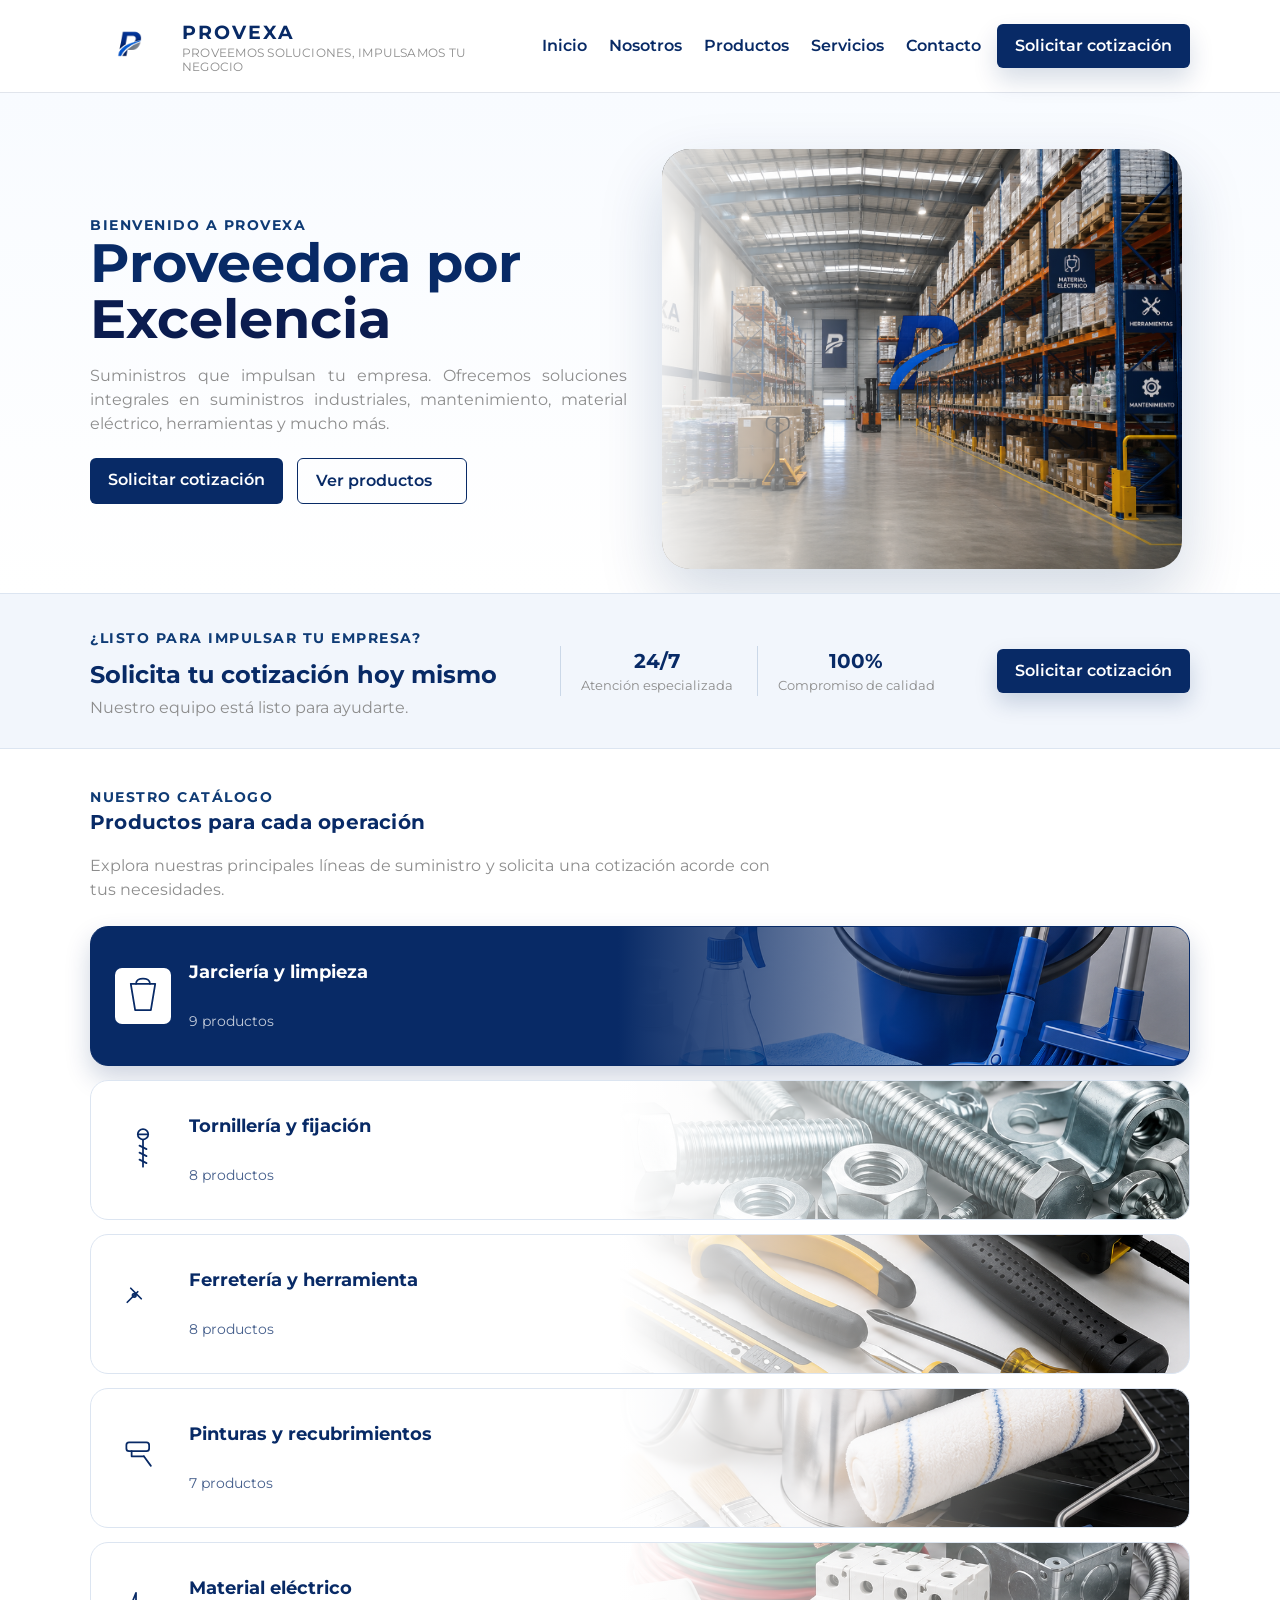
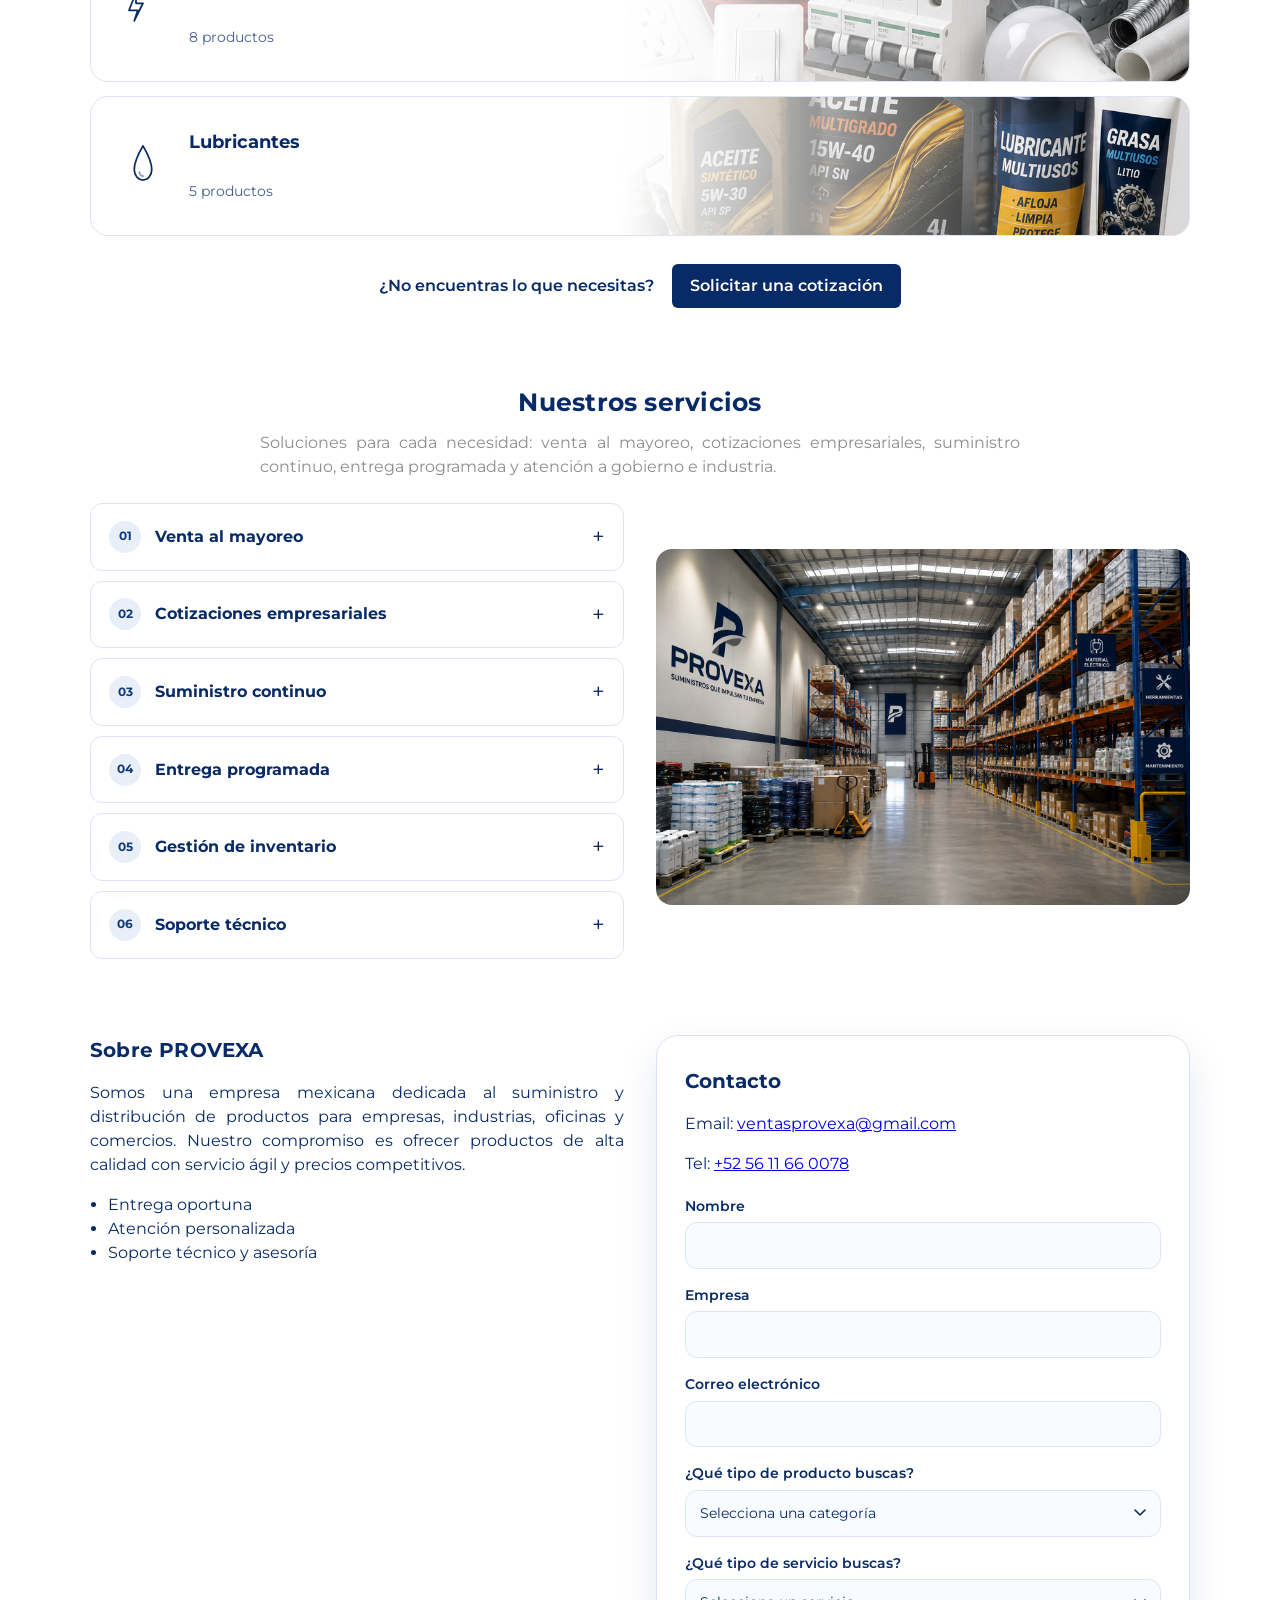
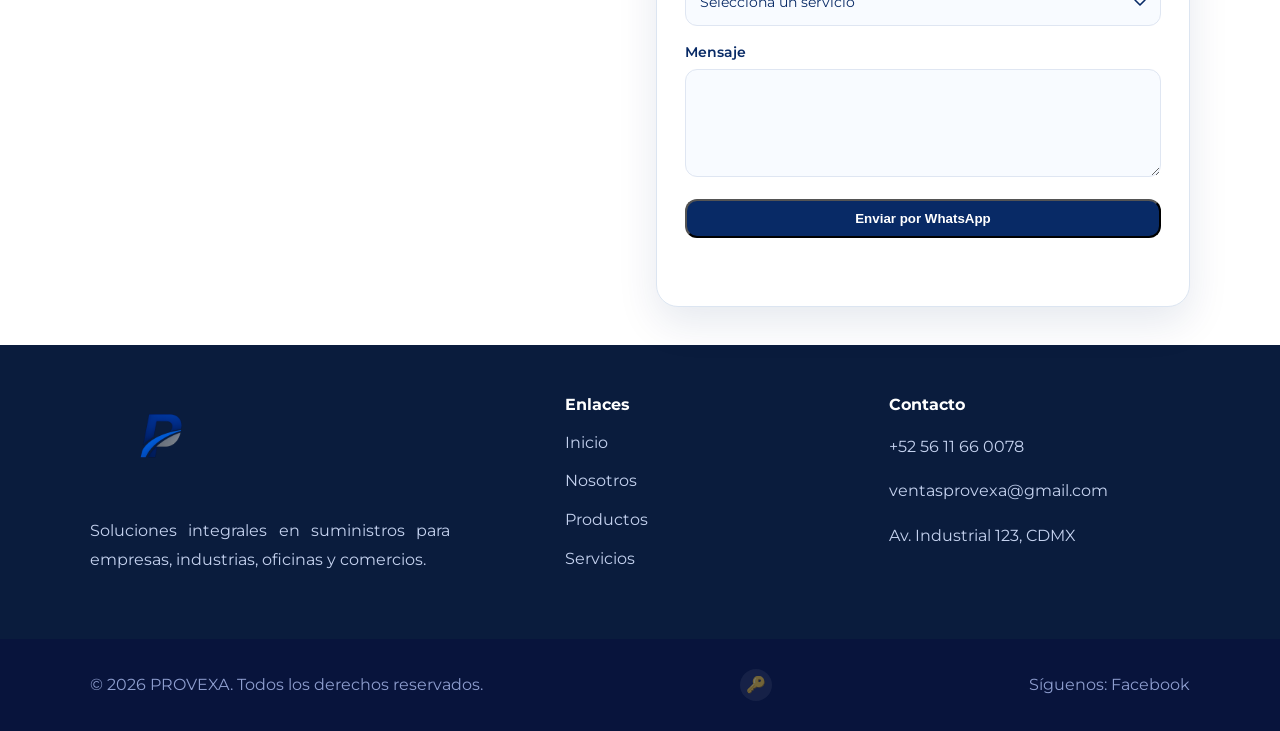
==== commit c552a364: "Actualicé casi todo bb 14.07.2026v3" ====
--- a/index.html
+++ b/index.html
@@ -331,6 +331,7 @@
       <div class="footer-bottom">
         <div class="container footer-bottom-inner">
           <p>© 2026 PROVEXA. Todos los derechos reservados.</p>
+          <div class="footer-login"><a href="admin-login.html" aria-label="Iniciar sesión">🔑</a></div>
           <div class="socials">Síguenos: <a href="https://www.facebook.com/people/Provexa/61591657811435/">Facebook</a></div>
       </div>
     </footer>
--- a/styles/styles.css
+++ b/styles/styles.css
@@ -164,6 +164,8 @@
 .footer-bottom{background:#08143c;color:#8e9ecf;padding:18px 0}
 .footer-bottom-inner{display:flex;justify-content:space-between;align-items:center;gap:16px;flex-wrap:wrap}
 .footer-bottom-inner a{color:#8e9ecf;text-decoration:none}
+.footer-login a{color:rgba(255,255,255,0.55);font-weight:400;text-decoration:none;font-size:1rem;opacity:0.75;display:inline-flex;align-items:center;justify-content:center;width:32px;height:32px;border-radius:50%;background:rgba(255,255,255,0.08);}
+.footer-login a:hover{opacity:1;color:rgba(255,255,255,0.9);background:rgba(255,255,255,0.14)}
 
 .about-image img{width:100%;border-radius:16px;}
 
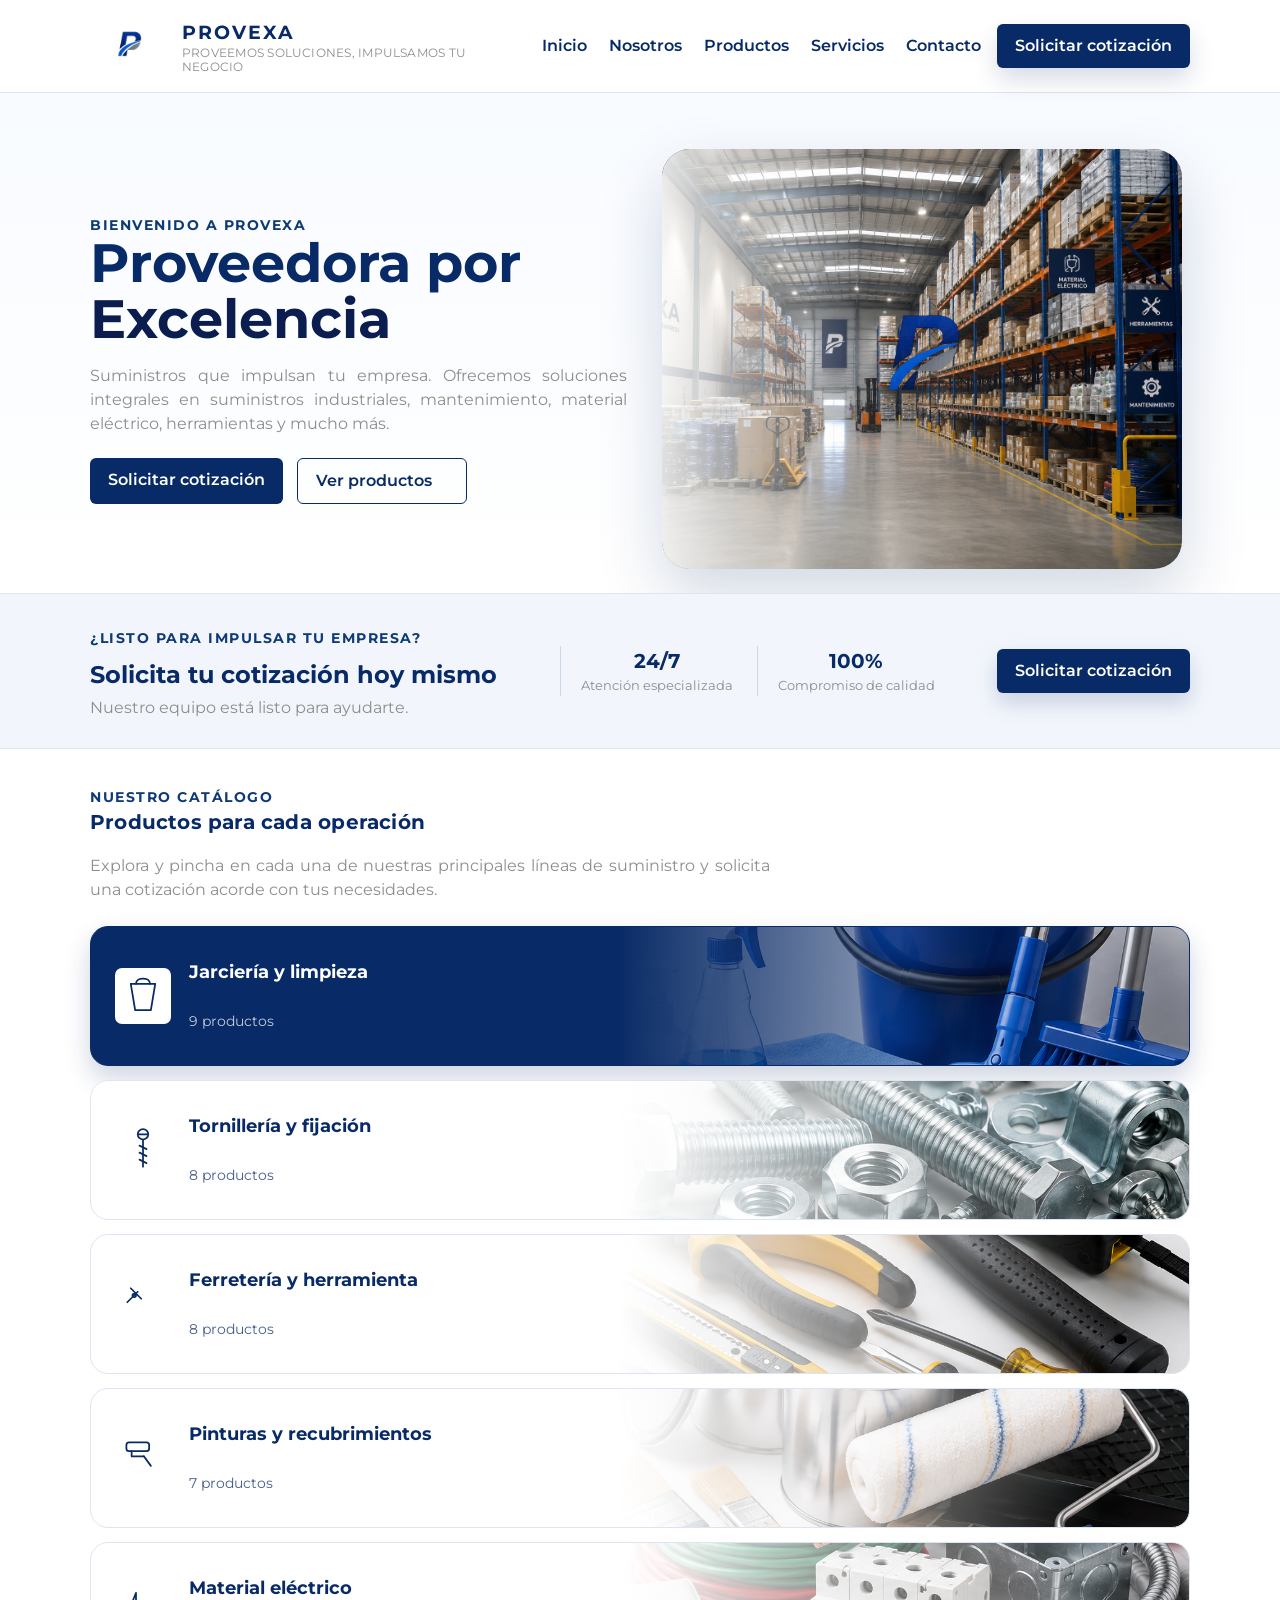
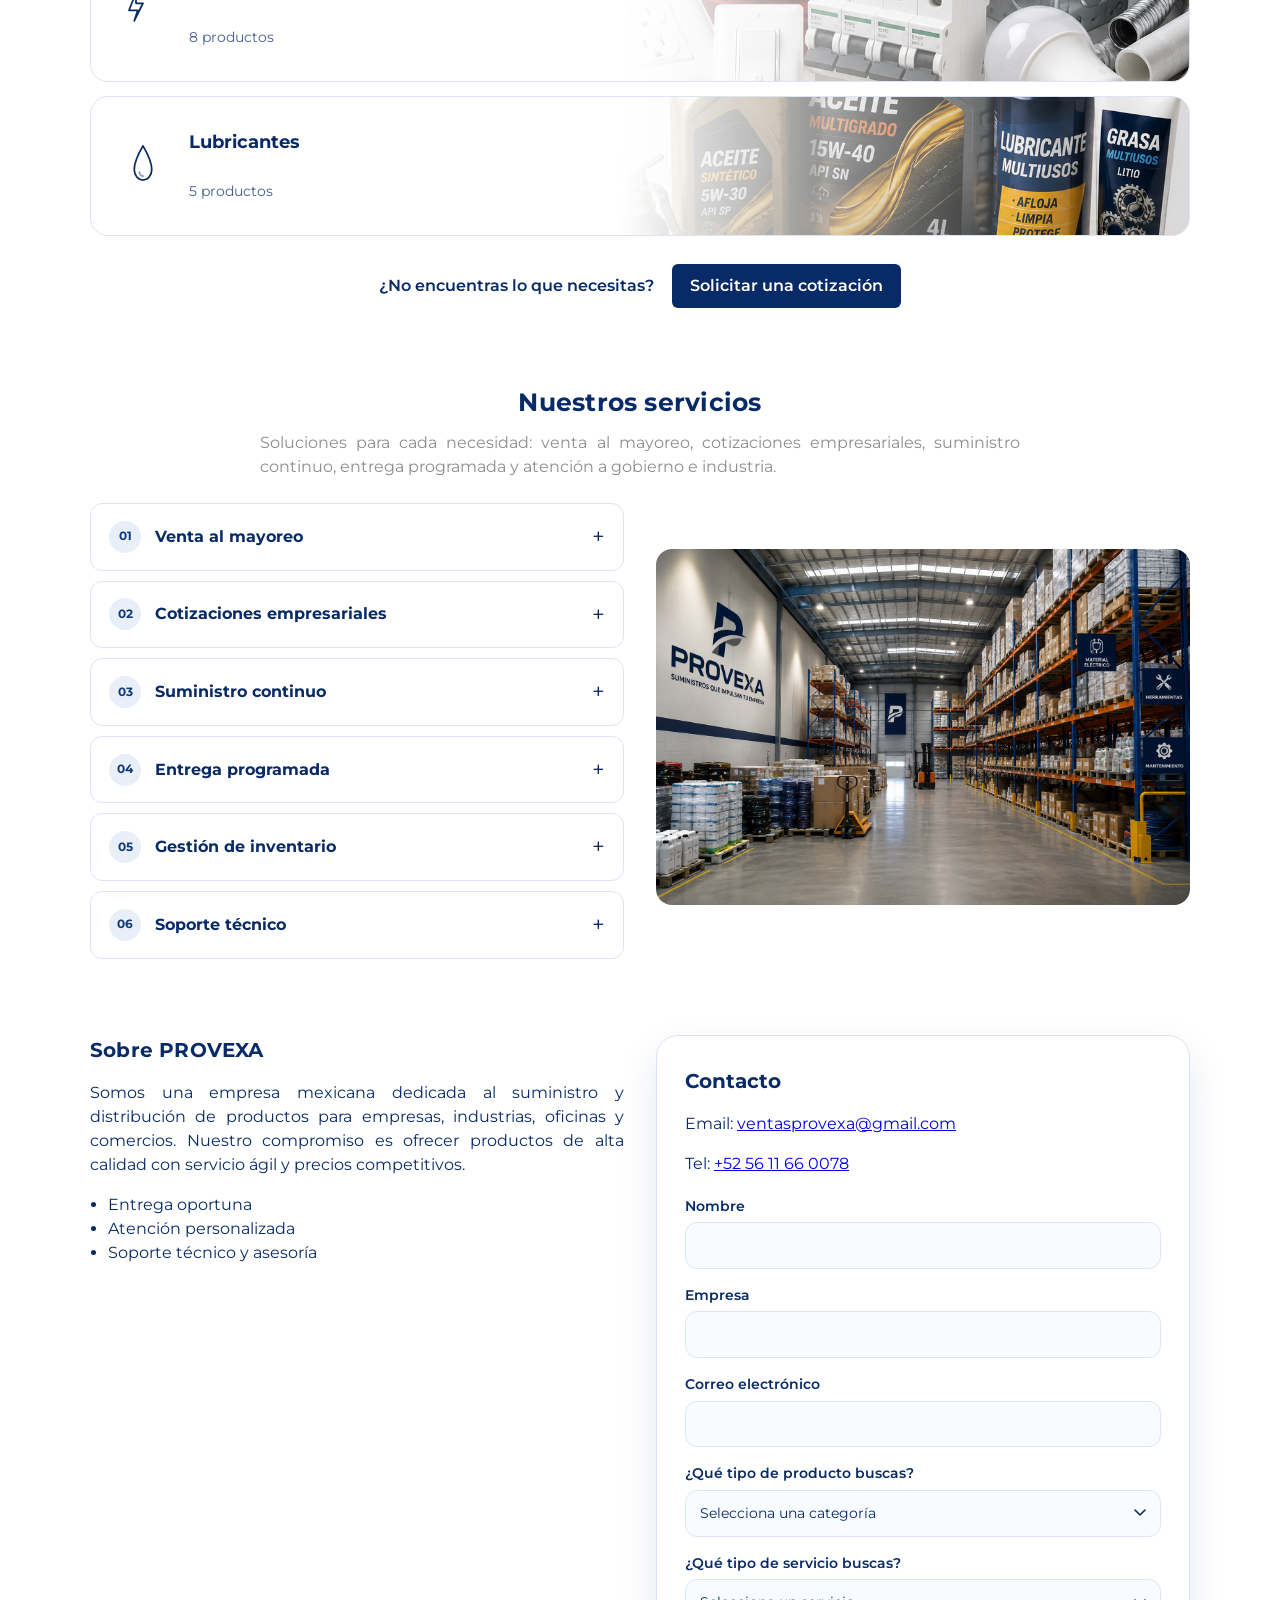
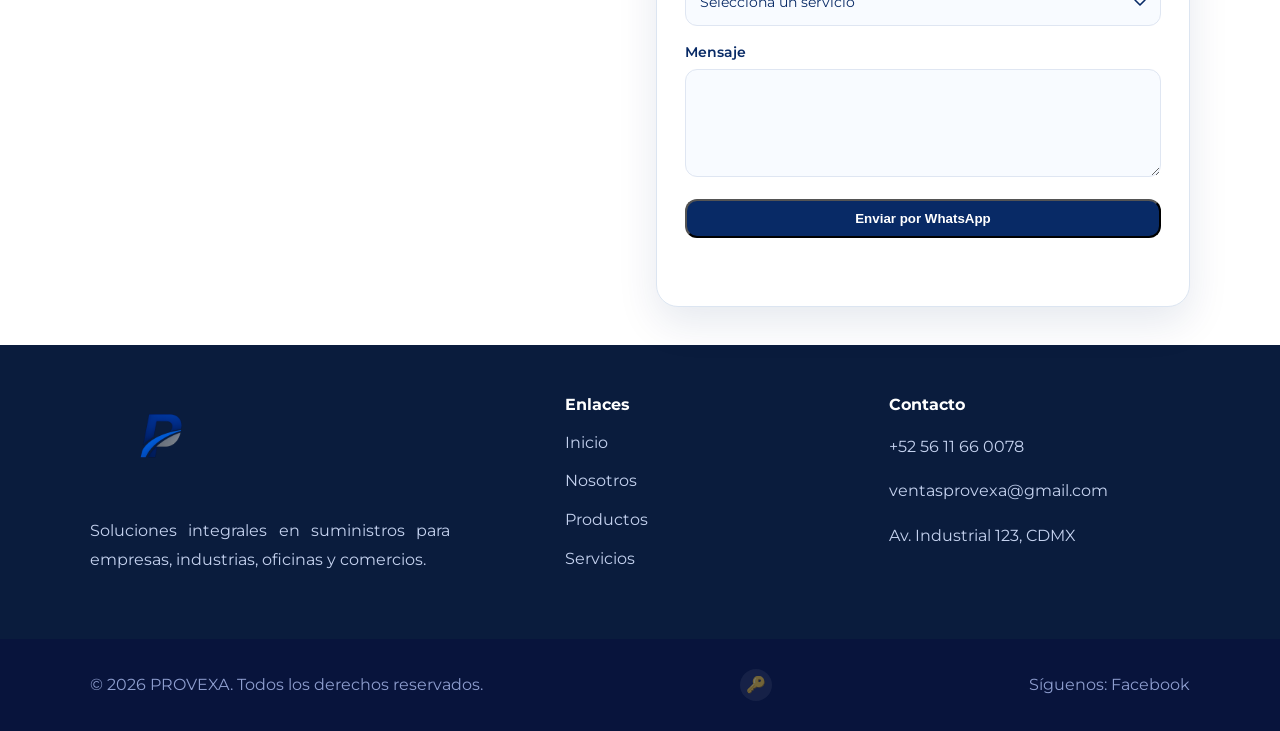
==== commit f08cf0f6: "cambie textos de areas de nuestros servicios" ====
--- a/index.html
+++ b/index.html
@@ -103,7 +103,7 @@
         <div class="container">
           <p class="eyebrow">NUESTRO CATÁLOGO</p>
           <h3 class="section-title">Productos para cada operación</h3>
-          <p class="section-sub">Explora nuestras principales líneas de suministro y solicita una cotización acorde con tus necesidades.</p>
+          <p class="section-sub">Explora y pincha en cada una de nuestras principales líneas de suministro y solicita una cotización acorde con tus necesidades.</p>
           <div class="catalog-tabs" role="group" aria-label="Categorías de productos">
             <button class="catalog-tab is-active" type="button" aria-haspopup="dialog" aria-pressed="true" data-category="limpieza"><img src="assets/icons/jarceria.svg" alt=""><span>Jarciería y limpieza</span><small>9 productos</small></button>
             <button class="catalog-tab" type="button" aria-haspopup="dialog" aria-pressed="false" data-category="fijacion"><img src="assets/icons/tornillo.svg" alt=""><span>Tornillería y fijación</span><small>8 productos</small></button>
@@ -212,27 +212,27 @@
             <div class="services-grid">
               <details class="service-item">
                 <summary><span class="service-number">01</span><span>Venta al mayoreo</span></summary>
-                <p>Precios especiales y condiciones comerciales para compras por volumen de empresas e industria.</p>
+                <p>Ofrecemos precios preferenciales para compras por volumen, garantizando productos de calidad, disponibilidad constante y las mejores condiciones comerciales para empresas, industrias y distribuidores.</p>
               </details>
               <details class="service-item">
                 <summary><span class="service-number">02</span><span>Cotizaciones empresariales</span></summary>
-                <p>Propuestas personalizadas según tus productos, cantidades, presupuesto y tiempos de entrega.</p>
+                <p>Elaboramos cotizaciones personalizadas de acuerdo con las necesidades de cada cliente, considerando productos, cantidades, tiempos de entrega y presupuesto para ofrecer la mejor solución.</p>
               </details>
               <details class="service-item">
                 <summary><span class="service-number">03</span><span>Suministro continuo</span></summary>
-                <p>Abastecimiento constante para mantener tu operación con los insumos que necesitas.</p>
+                <p>Diseñamos programas de abastecimiento para asegurar que tu empresa siempre cuente con los insumos necesarios, evitando retrasos, faltantes y compras de última hora.</p>
               </details>
               <details class="service-item">
                 <summary><span class="service-number">04</span><span>Entrega programada</span></summary>
-                <p>Coordinamos entregas de acuerdo con el calendario y las necesidades de tu operación.</p>
+                <p>Realizamos entregas en las fechas acordadas para mantener la continuidad de tu operación, adaptándonos a los requerimientos y calendario de cada cliente.</p>
               </details>
               <details class="service-item">
                 <summary><span class="service-number">05</span><span>Gestión de inventario</span></summary>
-                <p>Apoyamos a planear el abastecimiento para evitar faltantes y compras urgentes.</p>
+                <p>Ayudamos a optimizar el control de tus insumos mediante un seguimiento constante del consumo, facilitando la planeación de compras y reduciendo costos operativos.</p>
               </details>
               <details class="service-item">
                 <summary><span class="service-number">06</span><span>Soporte técnico</span></summary>
-                <p>Asesoría para identificar el producto o solución más adecuada para cada requerimiento.</p>
+                <p>Nuestro equipo te orienta en la selección de los productos más adecuados para cada aplicación, brindando soluciones eficientes para las necesidades de limpieza, mantenimiento e industria.</p>
               </details>
             </div>
           <div class="about-image">
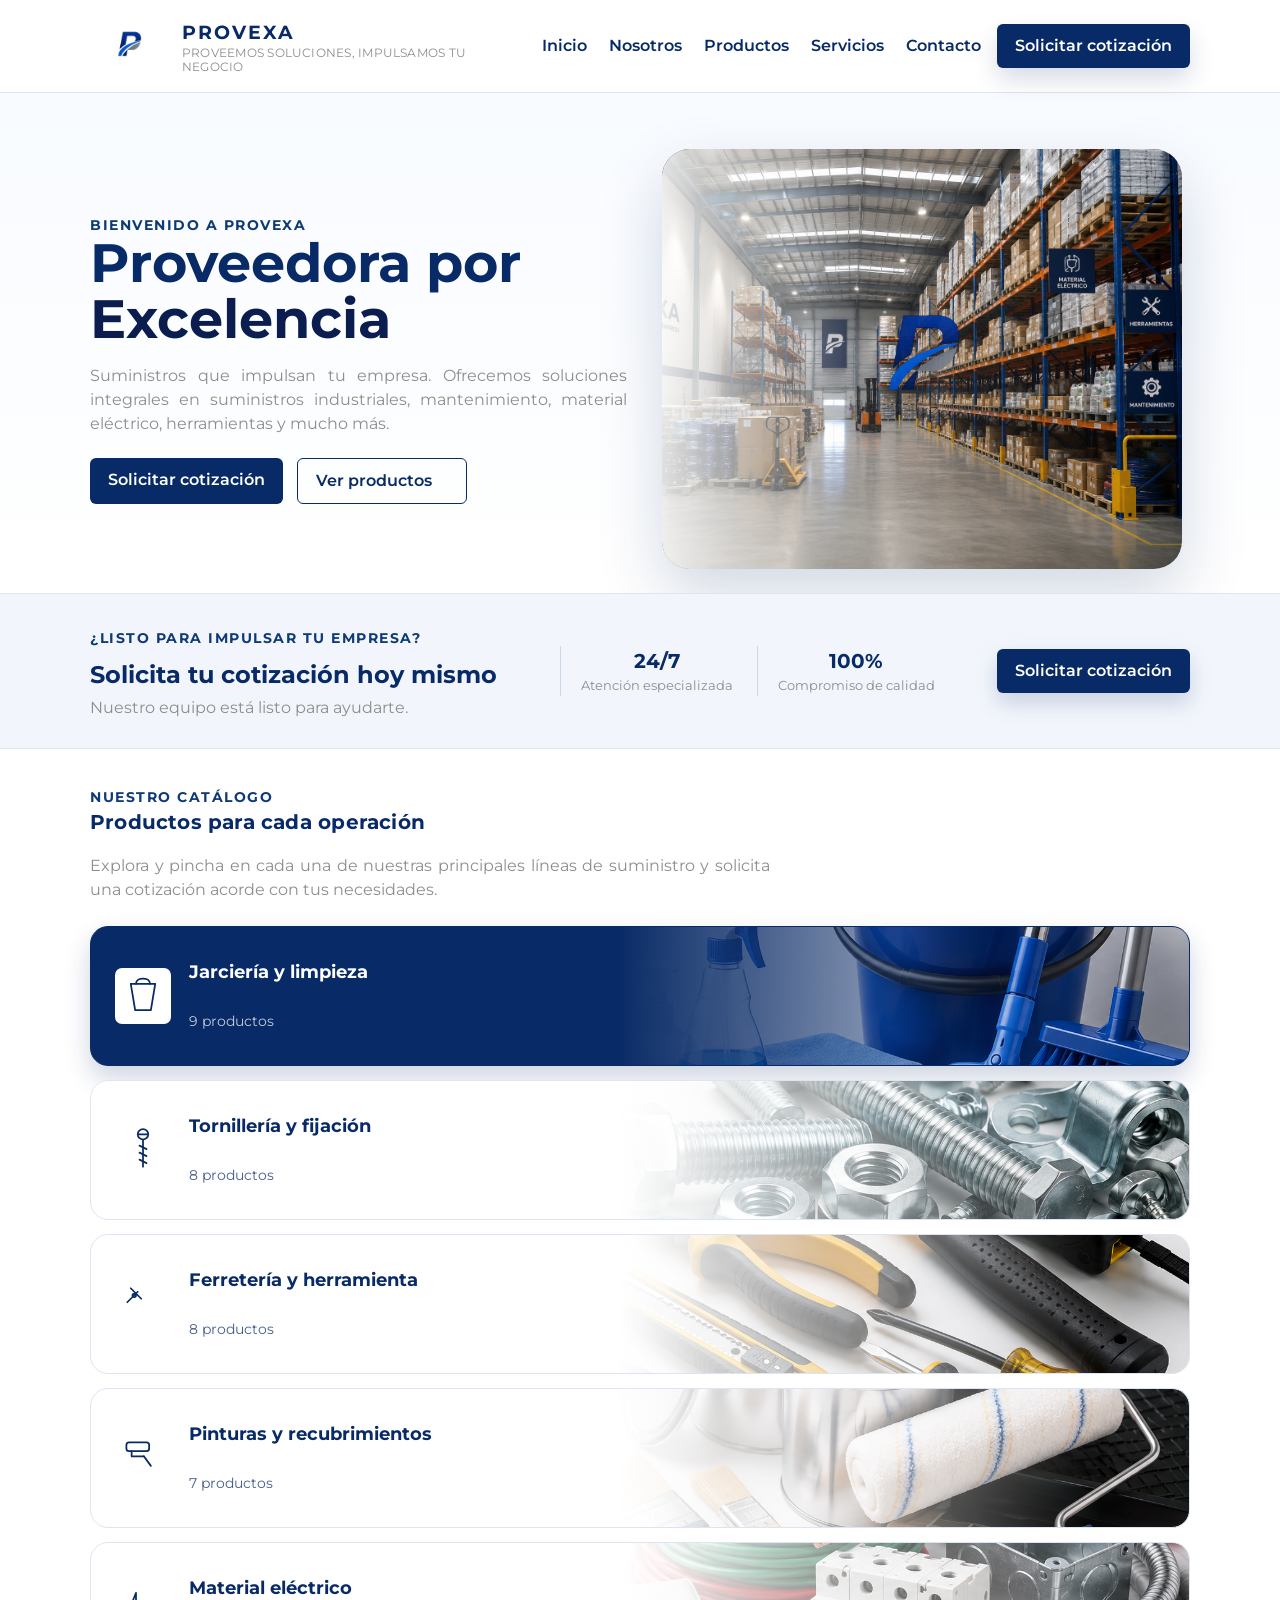
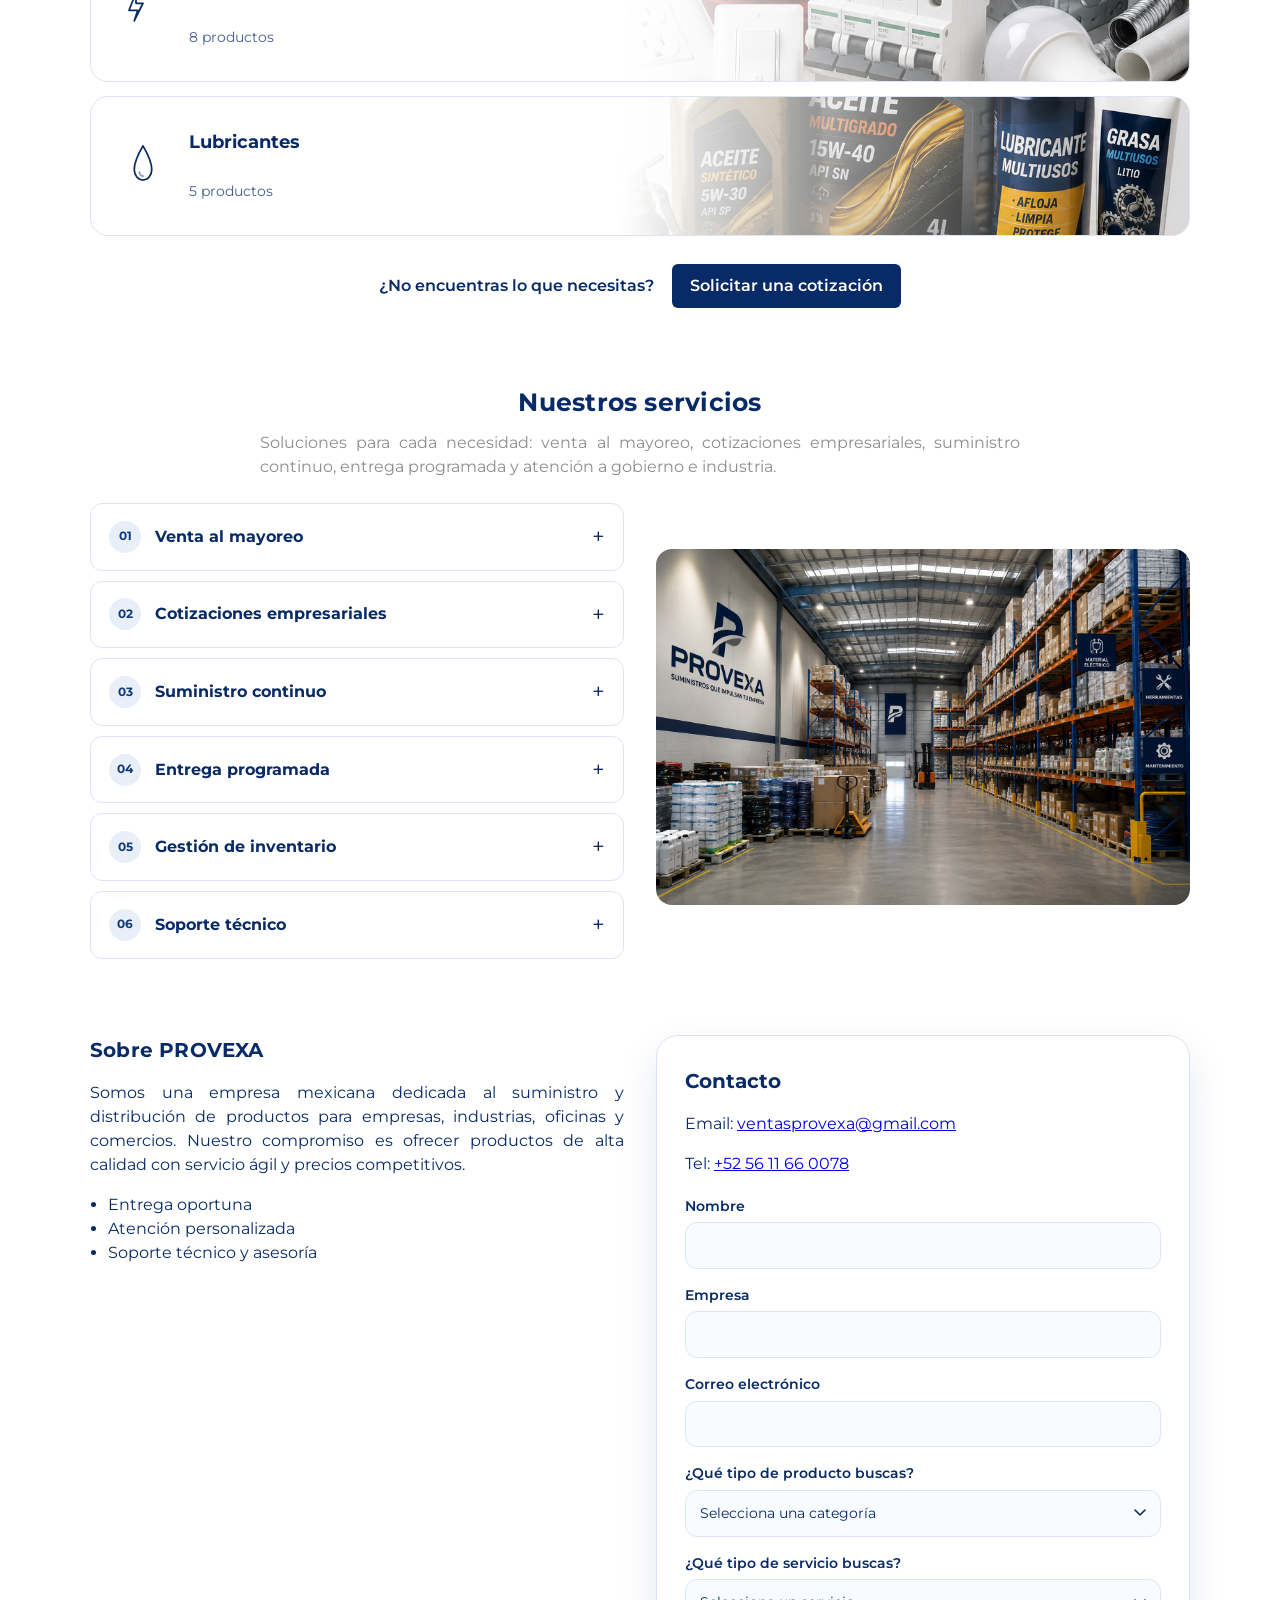
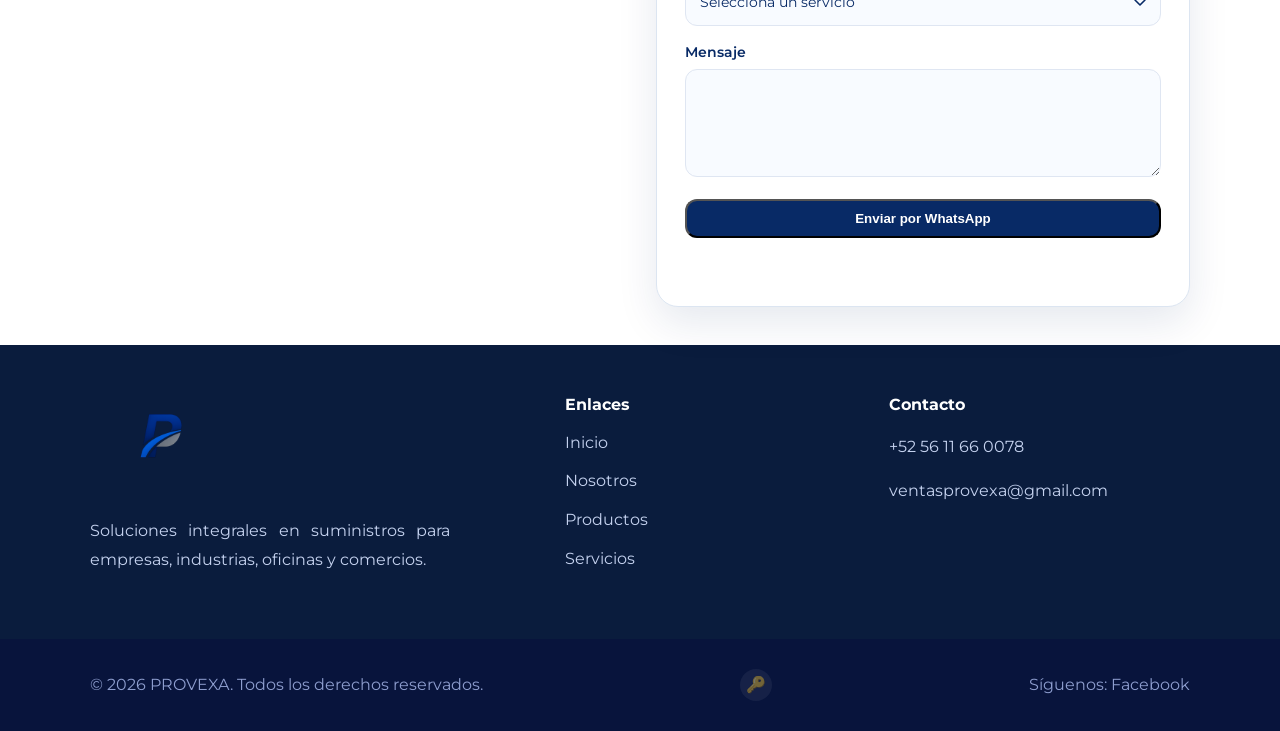
==== commit 8d3b4978: "se borra direccion de footer" ====
--- a/index.html
+++ b/index.html
@@ -324,7 +324,7 @@
             <h5>Contacto</h5>
             <p><a href="tel:+525611660078">+52 56 11 66 0078</a></p>
             <p><a href="mailto:ventasprovexa@gmail.com">ventasprovexa@gmail.com</a></p>
-            <p>Av. Industrial 123, CDMX</p>
+            
           </div>
         </div>
       </div>
